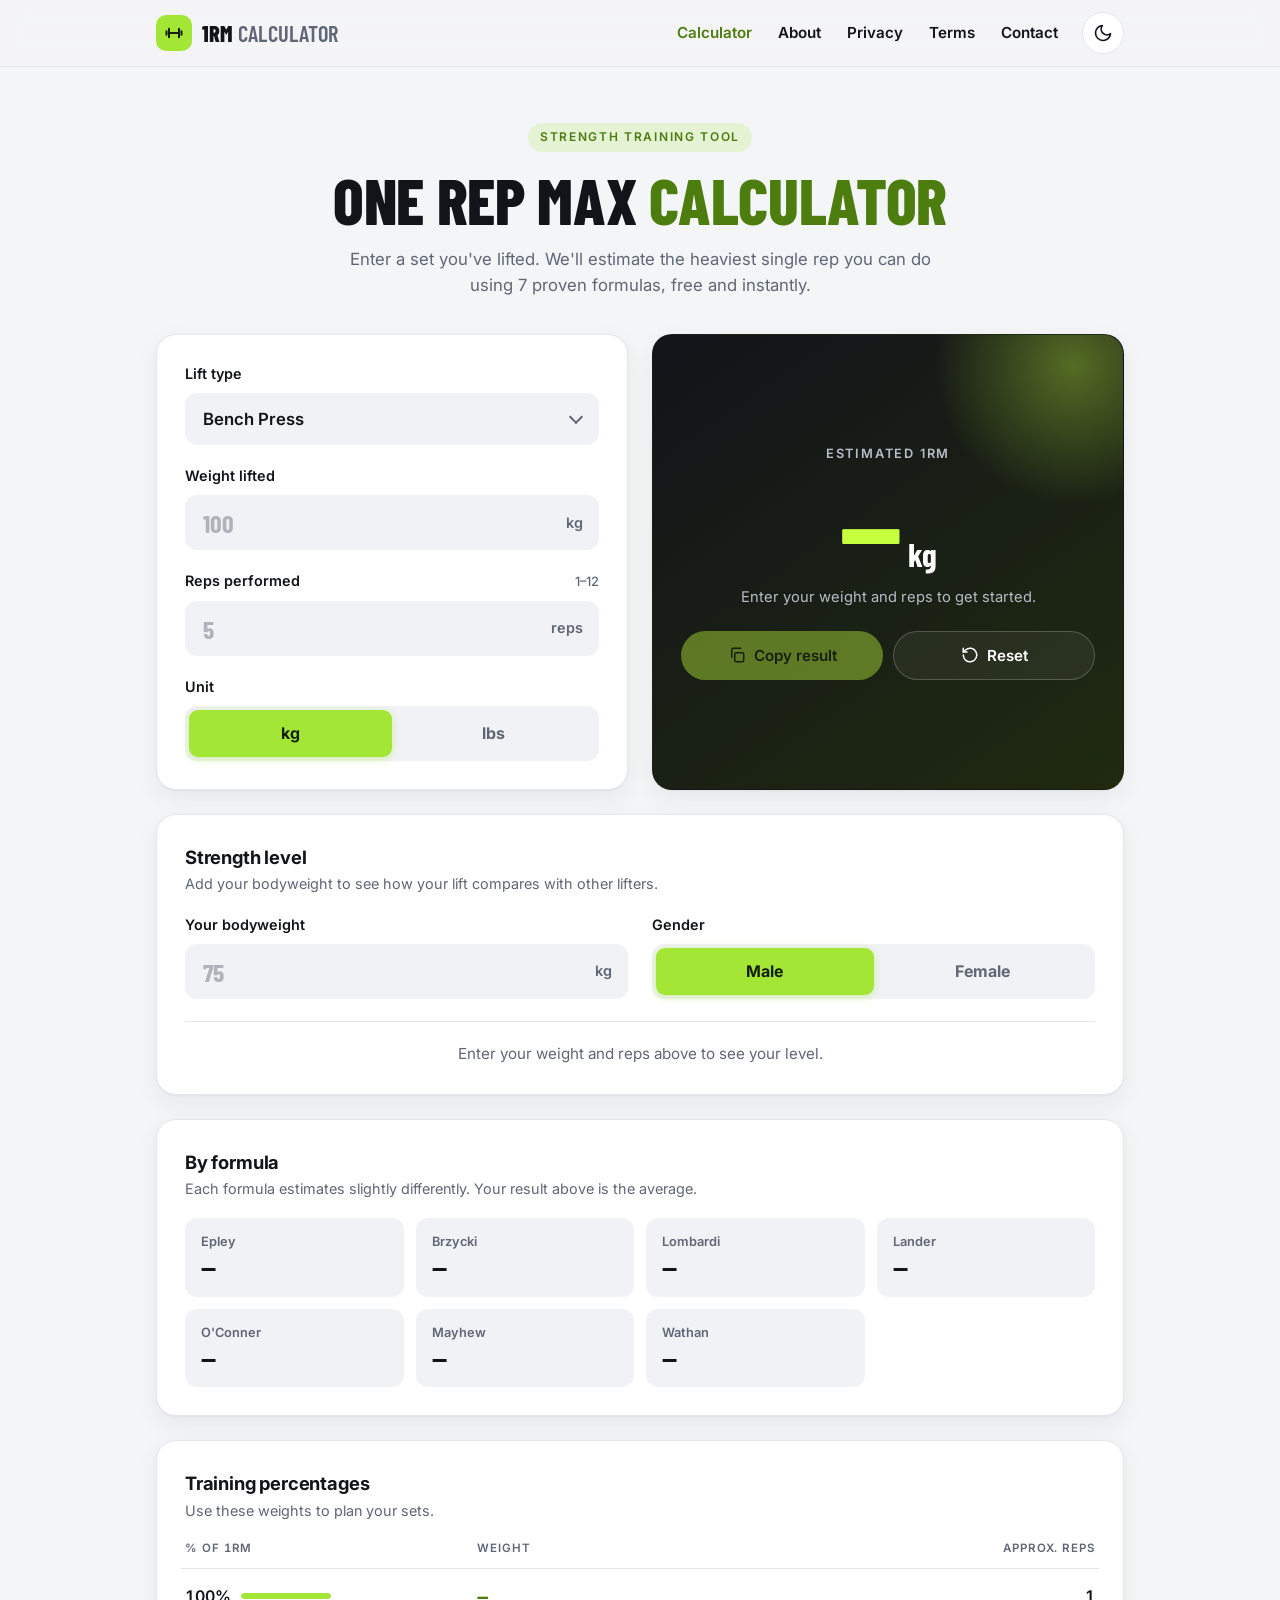
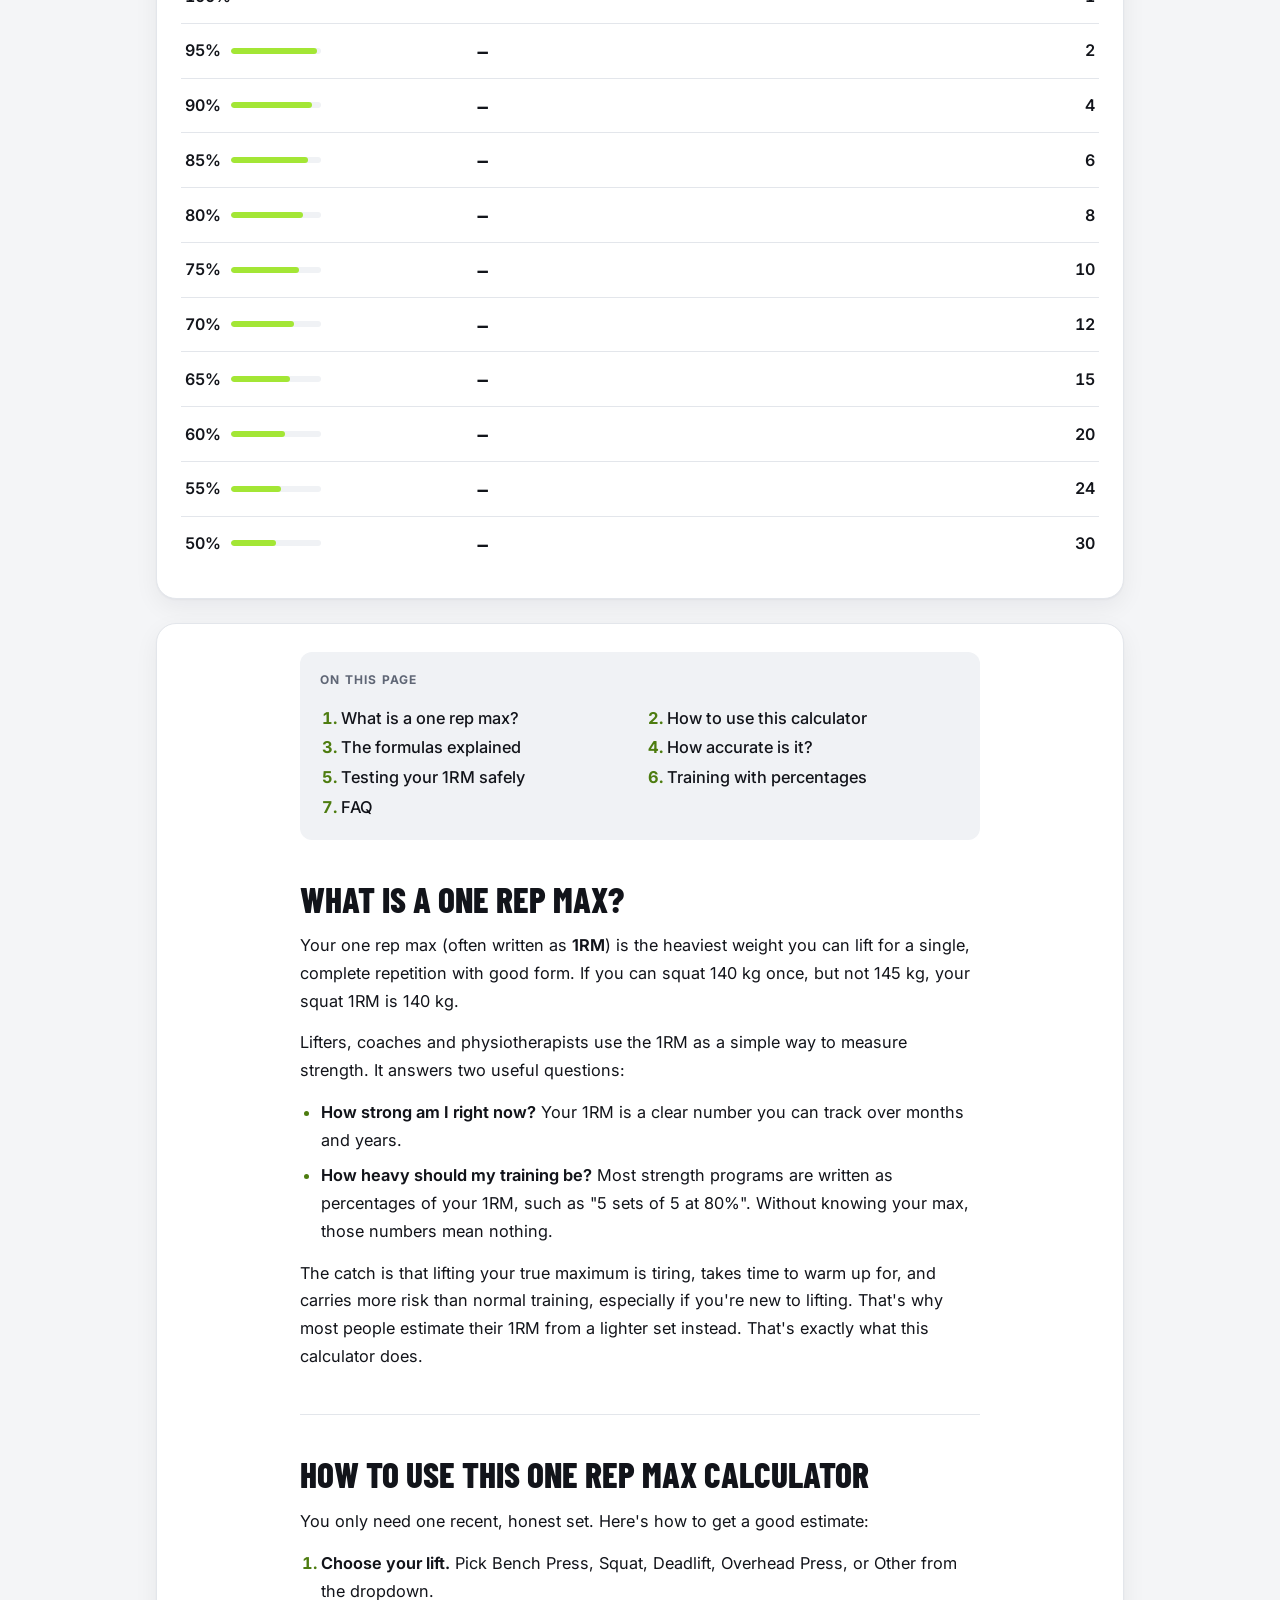
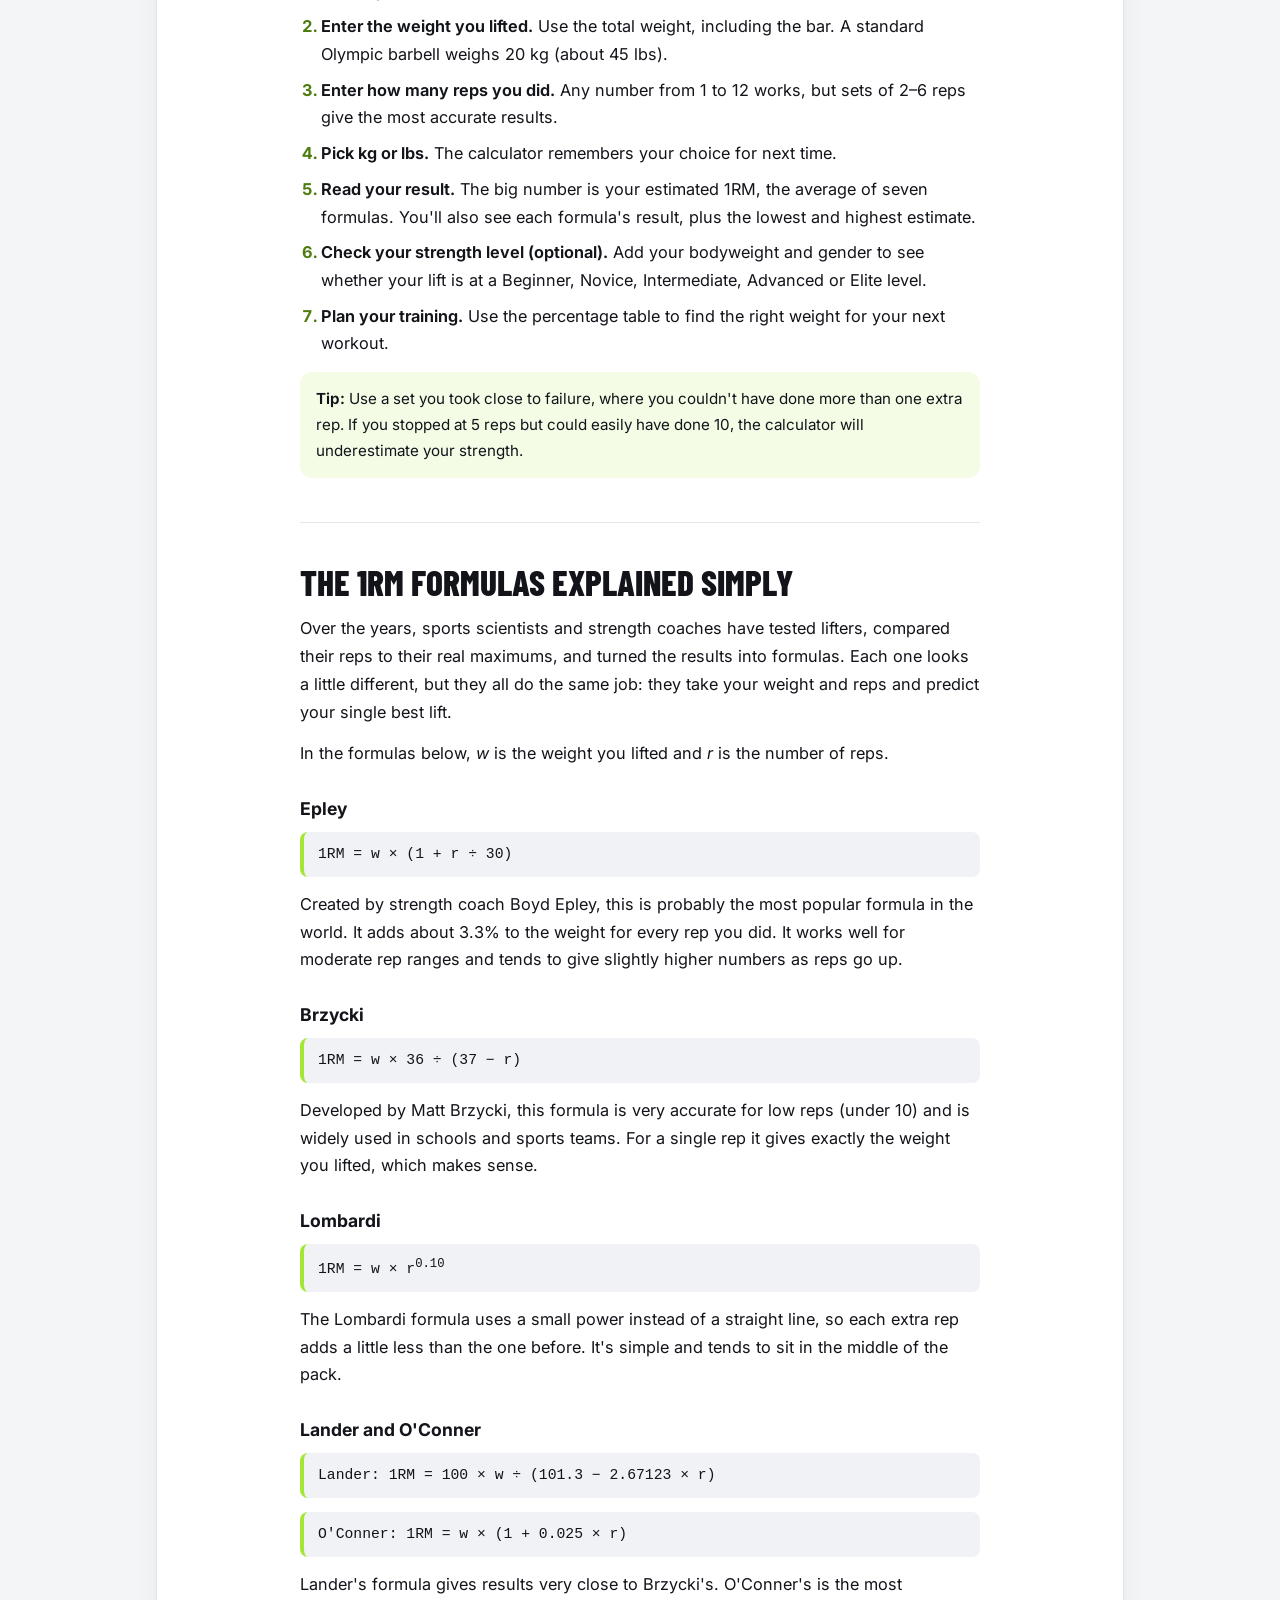
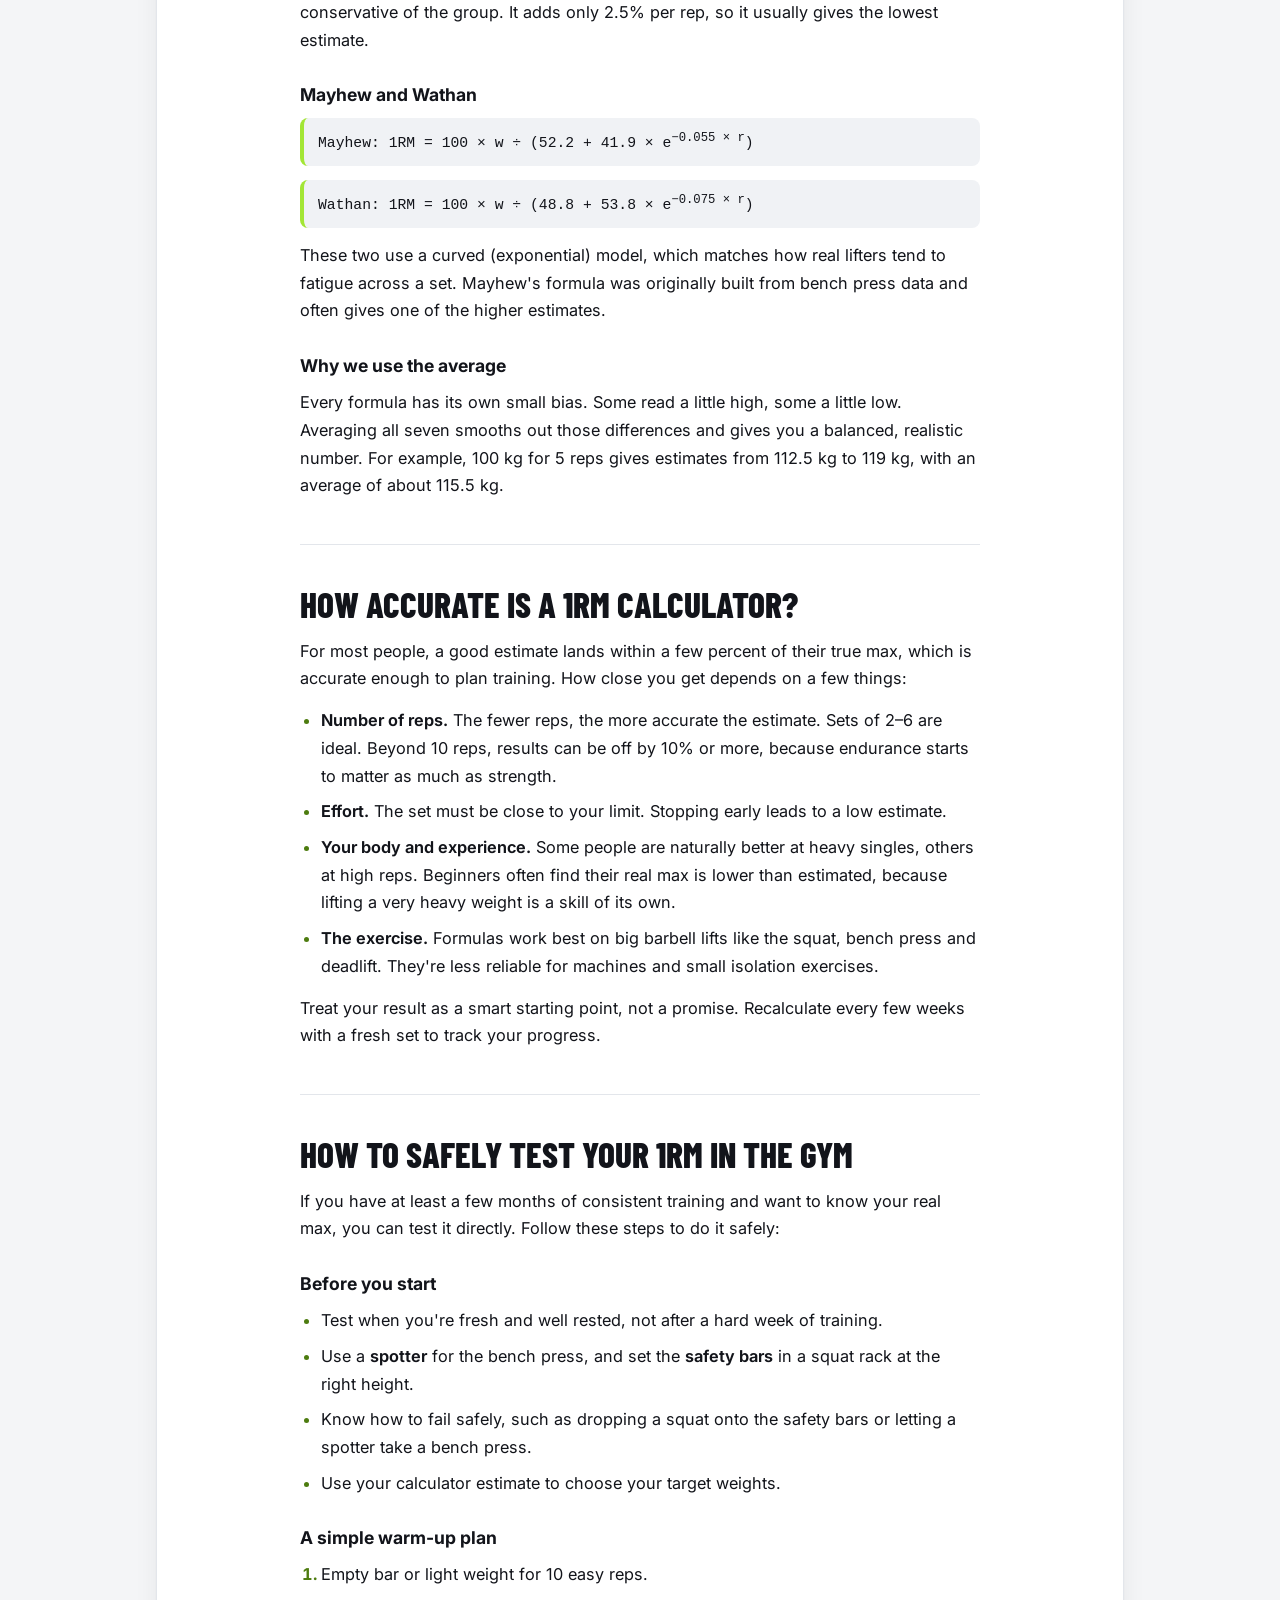
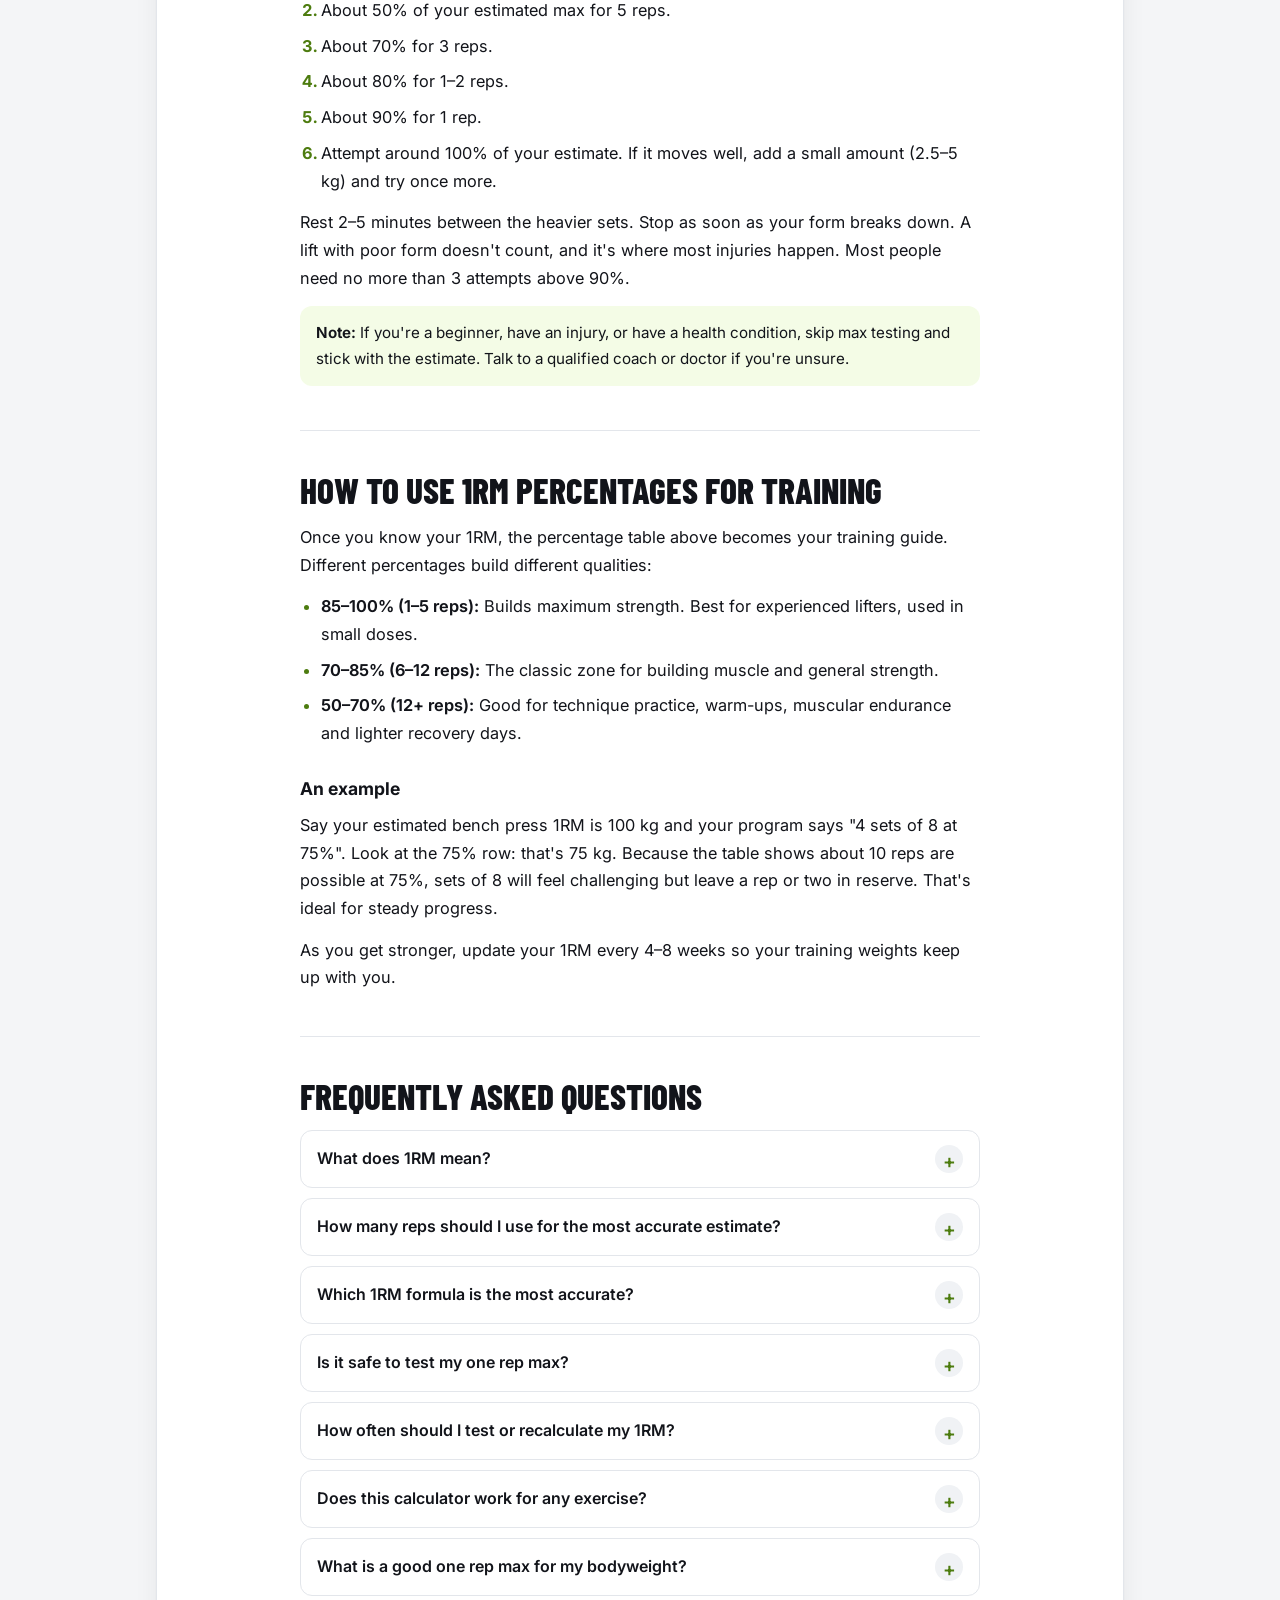
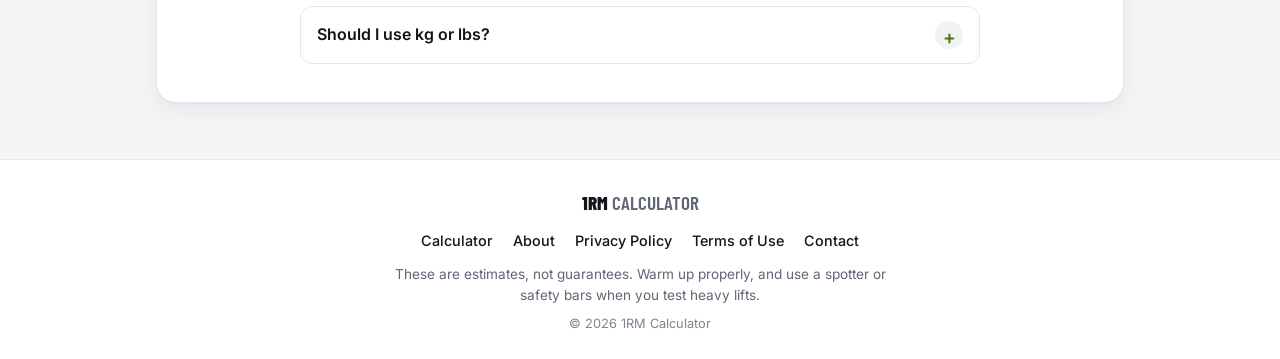
==== index.html @ 7e91fa6b "feat: one rep max calculator website Plain HTML/CSS/JS 1RM calculator with 7 formulas, percentage ch" ====
<!DOCTYPE html>
<html lang="en">
<head>
  <meta charset="UTF-8">
  <meta name="viewport" content="width=device-width, initial-scale=1.0">
  <title>One Rep Max Calculator – Free 1RM Calculator &amp; Chart</title>
  <meta name="description" content="Free one rep max calculator. Enter weight and reps to estimate your 1RM with 7 formulas, check your strength level and get a training chart.">
  <meta name="robots" content="index, follow, max-image-preview:large">
  <!-- REPLACE: change YOURDOMAIN.com to your real domain in every line below that contains it -->
  <link rel="canonical" href="https://www.YOURDOMAIN.com/">

  <!-- Social sharing (Facebook, WhatsApp, LinkedIn, etc.) -->
  <meta property="og:type" content="website">
  <meta property="og:site_name" content="1RM Calculator">
  <meta property="og:locale" content="en_US">
  <meta property="og:url" content="https://www.YOURDOMAIN.com/">
  <meta property="og:title" content="One Rep Max Calculator – Estimate Your 1RM">
  <meta property="og:description" content="Estimate your one rep max from any set of 1–12 reps, see your strength level, and plan your training with a percentage chart.">
  <meta property="og:image" content="https://www.YOURDOMAIN.com/og-image.png">
  <meta property="og:image:width" content="1200">
  <meta property="og:image:height" content="630">
  <meta property="og:image:alt" content="One Rep Max Calculator – 7 proven formulas, strength levels and training chart">

  <!-- X / Twitter -->
  <meta name="twitter:card" content="summary_large_image">
  <meta name="twitter:title" content="One Rep Max Calculator – Estimate Your 1RM">
  <meta name="twitter:description" content="Estimate your one rep max from any set of 1–12 reps, see your strength level, and plan your training with a percentage chart.">
  <meta name="twitter:image" content="https://www.YOURDOMAIN.com/og-image.png">
  <meta name="twitter:image:alt" content="One Rep Max Calculator – 7 proven formulas, strength levels and training chart">

  <!-- Icons -->
  <link rel="icon" href="favicon.ico" sizes="48x48">
  <link rel="icon" href="favicon.svg" type="image/svg+xml">
  <link rel="apple-touch-icon" href="apple-touch-icon.png">
  <meta name="theme-color" content="#f4f5f7" media="(prefers-color-scheme: light)">
  <meta name="theme-color" content="#0c0d11" media="(prefers-color-scheme: dark)">

  <!-- Fonts load in the background so they never delay the page -->
  <link rel="preconnect" href="https://fonts.googleapis.com">
  <link rel="preconnect" href="https://fonts.gstatic.com" crossorigin>
  <link rel="stylesheet" href="https://fonts.googleapis.com/css2?family=Inter:wght@400;500;600;700&family=Barlow+Condensed:wght@600;700;800&display=swap" media="print" onload="this.media='all'">
  <noscript><link rel="stylesheet" href="https://fonts.googleapis.com/css2?family=Inter:wght@400;500;600;700&family=Barlow+Condensed:wght@600;700;800&display=swap"></noscript>
  <link rel="stylesheet" href="style.css">
  <script>
    // Apply the saved theme before the page draws, so it never flashes the wrong colors.
    try {
      var saved = localStorage.getItem("theme");
      if (saved) document.documentElement.setAttribute("data-theme", saved);
    } catch (e) {}
  </script>

  <script type="application/ld+json">
  {
    "@context": "https://schema.org",
    "@graph": [
      {
        "@type": "WebApplication",
        "name": "One Rep Max Calculator",
        "url": "https://www.YOURDOMAIN.com/",
        "description": "Free one rep max calculator that estimates your 1RM from the weight and reps you lifted using 7 formulas, with strength levels and a training percentage chart.",
        "applicationCategory": "HealthApplication",
        "operatingSystem": "Any",
        "browserRequirements": "Requires JavaScript",
        "inLanguage": "en",
        "image": "https://www.YOURDOMAIN.com/og-image.png",
        "isAccessibleForFree": true,
        "offers": { "@type": "Offer", "price": "0", "priceCurrency": "USD" },
        "featureList": [
          "1RM estimate from 1–12 reps",
          "Epley, Brzycki, Lombardi, Lander, O'Conner, Mayhew and Wathan formulas",
          "Strength level for bench press, squat, deadlift and overhead press",
          "Training percentage chart from 50% to 100%",
          "kg and lbs"
        ]
      },
      {
        "@type": "FAQPage",
        "mainEntity": [
          { "@type": "Question", "name": "What does 1RM mean?", "acceptedAnswer": { "@type": "Answer", "text": "1RM stands for \"one repetition maximum\". It's the heaviest weight you can lift once with proper form for a given exercise." } },
          { "@type": "Question", "name": "How many reps should I use for the most accurate estimate?", "acceptedAnswer": { "@type": "Answer", "text": "Sets of 2 to 6 reps give the most reliable results. You can enter up to 12 reps, but accuracy drops as the reps go up." } },
          { "@type": "Question", "name": "Which 1RM formula is the most accurate?", "acceptedAnswer": { "@type": "Answer", "text": "No single formula is best for everyone. Epley and Brzycki are the most widely used, and both are accurate for low reps. Averaging several formulas, as this calculator does, usually gives the most balanced result." } },
          { "@type": "Question", "name": "Is it safe to test my one rep max?", "acceptedAnswer": { "@type": "Answer", "text": "It can be, if you have some training experience, warm up properly and use a spotter or safety bars. Beginners and anyone with injuries should use an estimate instead of testing a true max." } },
          { "@type": "Question", "name": "How often should I test or recalculate my 1RM?", "acceptedAnswer": { "@type": "Answer", "text": "Every 4 to 8 weeks is plenty for most people. You can recalculate your estimate at any time using a recent hard set, without the stress of a max attempt." } },
          { "@type": "Question", "name": "Does this calculator work for any exercise?", "acceptedAnswer": { "@type": "Answer", "text": "It works best for big barbell lifts like the squat, bench press, deadlift and overhead press. You can use it for other exercises too, but the results will be less precise." } },
          { "@type": "Question", "name": "What is a good one rep max for my bodyweight?", "acceptedAnswer": { "@type": "Answer", "text": "It depends on the lift, your gender and your experience. Enter your bodyweight in the strength level section above to see whether your lift is at a beginner, novice, intermediate, advanced or elite level." } },
          { "@type": "Question", "name": "Should I use kg or lbs?", "acceptedAnswer": { "@type": "Answer", "text": "Use whichever unit your gym's plates are marked in. The formulas work the same way in both, and the calculator remembers your choice." } }
        ]
      }
    ]
  }
  </script>
</head>
<body>
  <header class="site-header">
    <div class="header-inner">
      <a href="index.html" class="logo" aria-label="1RM Calculator home">
        <span class="logo-mark" aria-hidden="true">
          <svg viewBox="0 0 24 24" width="20" height="20" fill="none" stroke="currentColor" stroke-width="2.4" stroke-linecap="round">
            <path d="M6 7v10M18 7v10M3 10v4M21 10v4M6 12h12"/>
          </svg>
        </span>
        <span class="logo-text">1RM <span>Calculator</span></span>
      </a>
      <nav class="site-nav" id="site-nav" aria-label="Main menu">
        <a href="index.html" aria-current="page">Calculator</a>
        <a href="about.html">About</a>
        <a href="privacy-policy.html">Privacy</a>
        <a href="terms.html">Terms</a>
        <a href="contact.html">Contact</a>
      </nav>
      <div class="header-actions">
        <button type="button" class="theme-toggle" id="theme-toggle" aria-label="Switch color theme">
          <svg class="icon-sun" aria-hidden="true" focusable="false" viewBox="0 0 24 24" width="20" height="20" fill="none" stroke="currentColor" stroke-width="2" stroke-linecap="round">
            <circle cx="12" cy="12" r="4"/>
            <path d="M12 2v2M12 20v2M4.9 4.9l1.4 1.4M17.7 17.7l1.4 1.4M2 12h2M20 12h2M4.9 19.1l1.4-1.4M17.7 6.3l1.4-1.4"/>
          </svg>
          <svg class="icon-moon" aria-hidden="true" focusable="false" viewBox="0 0 24 24" width="20" height="20" fill="none" stroke="currentColor" stroke-width="2" stroke-linecap="round" stroke-linejoin="round">
            <path d="M21 12.8A9 9 0 1 1 11.2 3a7 7 0 0 0 9.8 9.8z"/>
          </svg>
        </button>
        <button type="button" class="menu-toggle" id="menu-toggle" aria-label="Open menu" aria-expanded="false" aria-controls="site-nav">
          <svg class="icon-menu" aria-hidden="true" focusable="false" viewBox="0 0 24 24" width="20" height="20" fill="none" stroke="currentColor" stroke-width="2" stroke-linecap="round">
            <path d="M4 7h16M4 12h16M4 17h16"/>
          </svg>
          <svg class="icon-close" aria-hidden="true" focusable="false" viewBox="0 0 24 24" width="20" height="20" fill="none" stroke="currentColor" stroke-width="2" stroke-linecap="round">
            <path d="M6 6l12 12M18 6L6 18"/>
          </svg>
        </button>
      </div>
    </div>
  </header>

  <main class="container">
    <section class="hero">
      <span class="eyebrow">Strength training tool</span>
      <h1>One Rep Max <span class="highlight">Calculator</span></h1>
      <p class="subtitle">Enter a set you've lifted. We'll estimate the heaviest single rep you can do using 7 proven formulas, free and instantly.</p>
    </section>

    <div class="top-grid">
      <section class="card inputs" aria-label="Your lift">
        <div class="field">
          <label for="lift">Lift type</label>
          <div class="select-wrap">
            <select id="lift">
              <option value="bench">Bench Press</option>
              <option value="squat">Squat</option>
              <option value="deadlift">Deadlift</option>
              <option value="ohp">Overhead Press</option>
              <option value="other">Other</option>
            </select>
          </div>
        </div>

        <div class="field">
          <label for="weight">Weight lifted</label>
          <div class="input-wrap">
            <input id="weight" type="text" inputmode="decimal" placeholder="100" autocomplete="off">
            <span class="input-suffix" id="weight-suffix">kg</span>
          </div>
          <p class="error" id="weight-error" aria-live="polite"></p>
        </div>

        <div class="field">
          <label for="reps">Reps performed <span class="hint">1–12</span></label>
          <div class="input-wrap">
            <input id="reps" type="text" inputmode="numeric" placeholder="5" autocomplete="off">
            <span class="input-suffix">reps</span>
          </div>
          <p class="error" id="reps-error" aria-live="polite"></p>
        </div>

        <div class="field">
          <span class="label">Unit</span>
          <div class="toggle" id="unit-toggle" role="radiogroup" aria-label="Unit">
            <span class="toggle-slider" aria-hidden="true"></span>
            <button type="button" class="toggle-btn active" data-unit="kg" role="radio" aria-checked="true">kg</button>
            <button type="button" class="toggle-btn" data-unit="lbs" role="radio" aria-checked="false">lbs</button>
          </div>
        </div>
      </section>

      <section class="card result" id="result">
        <p class="result-label">Estimated 1RM</p>
        <p class="result-value"><span id="avg">--</span><span class="unit" id="avg-unit">kg</span></p>
        <p class="result-note" id="result-note" aria-live="polite">Enter your weight and reps to get started.</p>
        <div class="result-range" id="result-range" hidden>
          <div><span class="range-label">Lowest</span><span class="range-value" id="range-min">--</span></div>
          <div><span class="range-label">Highest</span><span class="range-value" id="range-max">--</span></div>
        </div>
        <div class="result-actions">
          <button type="button" class="btn btn-primary" id="copy-btn" disabled>
            <svg viewBox="0 0 24 24" width="18" height="18" fill="none" stroke="currentColor" stroke-width="2" stroke-linecap="round" stroke-linejoin="round" aria-hidden="true">
              <rect x="9" y="9" width="12" height="12" rx="2"/><path d="M5 15V5a2 2 0 0 1 2-2h10"/>
            </svg>
            <span id="copy-label">Copy result</span>
          </button>
          <button type="button" class="btn btn-ghost" id="reset-btn">
            <svg viewBox="0 0 24 24" width="18" height="18" fill="none" stroke="currentColor" stroke-width="2" stroke-linecap="round" stroke-linejoin="round" aria-hidden="true">
              <path d="M3 12a9 9 0 1 0 3-6.7L3 8"/><path d="M3 3v5h5"/>
            </svg>
            Reset
          </button>
        </div>
      </section>
    </div>

    <section class="card" aria-label="Strength level">
      <div class="card-head">
        <h2>Strength level</h2>
        <p class="card-sub">Add your bodyweight to see how your lift compares with other lifters.</p>
      </div>

      <div class="strength-inputs">
        <div class="field">
          <label for="bodyweight">Your bodyweight</label>
          <div class="input-wrap">
            <input id="bodyweight" type="text" inputmode="decimal" placeholder="75" autocomplete="off">
            <span class="input-suffix" id="bodyweight-suffix">kg</span>
          </div>
          <p class="error" id="bodyweight-error" aria-live="polite"></p>
        </div>

        <div class="field">
          <span class="label">Gender</span>
          <div class="toggle" id="gender-toggle" role="radiogroup" aria-label="Gender">
            <span class="toggle-slider" aria-hidden="true"></span>
            <button type="button" class="toggle-btn active" data-gender="male" role="radio" aria-checked="true">Male</button>
            <button type="button" class="toggle-btn" data-gender="female" role="radio" aria-checked="false">Female</button>
          </div>
        </div>
      </div>

      <div class="strength-output" aria-live="polite">
        <p class="strength-message" id="strength-message">Enter your lift above and your bodyweight here to see your level.</p>
        <div id="strength-result" hidden>
          <div class="level-row">
            <span class="level-badge" id="level-badge">--</span>
            <span class="level-ratio" id="level-ratio">--</span>
          </div>
          <div class="level-bar">
            <div class="level-segments">
              <span></span><span></span><span></span><span></span><span></span>
            </div>
            <span class="level-marker" id="level-marker"></span>
          </div>
          <div class="level-labels" id="level-labels">
            <span data-short="Beg."><span class="label-full">Beginner</span></span>
            <span data-short="Novice"><span class="label-full">Novice</span></span>
            <span data-short="Inter."><span class="label-full">Intermediate</span></span>
            <span data-short="Adv."><span class="label-full">Advanced</span></span>
            <span data-short="Elite"><span class="label-full">Elite</span></span>
          </div>
          <p class="level-next" id="level-next"></p>
        </div>
      </div>
    </section>

    <section class="card">
      <div class="card-head">
        <h2>By formula</h2>
        <p class="card-sub">Each formula estimates slightly differently. Your result above is the average.</p>
      </div>
      <div class="formula-grid" id="formulas"></div>
    </section>

    <section class="card">
      <div class="card-head">
        <h2>Training percentages</h2>
        <p class="card-sub">Use these weights to plan your sets.</p>
      </div>
      <div class="table-wrap">
        <table>
          <thead>
            <tr><th>% of 1RM</th><th>Weight</th><th class="num">Approx. reps</th></tr>
          </thead>
          <tbody id="percent-table"></tbody>
        </table>
      </div>
    </section>

    <article class="card content" id="guide">
      <nav class="toc" aria-label="On this page">
        <p class="toc-title">On this page</p>
        <ol>
          <li><a href="#what-is-1rm">What is a one rep max?</a></li>
          <li><a href="#how-to-use">How to use this calculator</a></li>
          <li><a href="#formulas">The formulas explained</a></li>
          <li><a href="#accuracy">How accurate is it?</a></li>
          <li><a href="#testing">Testing your 1RM safely</a></li>
          <li><a href="#percentages">Training with percentages</a></li>
          <li><a href="#faq">FAQ</a></li>
        </ol>
      </nav>

      <section id="what-is-1rm">
        <h2>What is a one rep max?</h2>
        <p>Your one rep max (often written as <strong>1RM</strong>) is the heaviest weight you can lift for a single, complete repetition with good form. If you can squat 140 kg once, but not 145 kg, your squat 1RM is 140 kg.</p>
        <p>Lifters, coaches and physiotherapists use the 1RM as a simple way to measure strength. It answers two useful questions:</p>
        <ul>
          <li><strong>How strong am I right now?</strong> Your 1RM is a clear number you can track over months and years.</li>
          <li><strong>How heavy should my training be?</strong> Most strength programs are written as percentages of your 1RM, such as "5 sets of 5 at 80%". Without knowing your max, those numbers mean nothing.</li>
        </ul>
        <p>The catch is that lifting your true maximum is tiring, takes time to warm up for, and carries more risk than normal training, especially if you're new to lifting. That's why most people estimate their 1RM from a lighter set instead. That's exactly what this calculator does.</p>
      </section>

      <section id="how-to-use">
        <h2>How to use this one rep max calculator</h2>
        <p>You only need one recent, honest set. Here's how to get a good estimate:</p>
        <ol class="steps">
          <li><strong>Choose your lift.</strong> Pick Bench Press, Squat, Deadlift, Overhead Press, or Other from the dropdown.</li>
          <li><strong>Enter the weight you lifted.</strong> Use the total weight, including the bar. A standard Olympic barbell weighs 20 kg (about 45 lbs).</li>
          <li><strong>Enter how many reps you did.</strong> Any number from 1 to 12 works, but sets of 2–6 reps give the most accurate results.</li>
          <li><strong>Pick kg or lbs.</strong> The calculator remembers your choice for next time.</li>
          <li><strong>Read your result.</strong> The big number is your estimated 1RM, the average of seven formulas. You'll also see each formula's result, plus the lowest and highest estimate.</li>
          <li><strong>Check your strength level (optional).</strong> Add your bodyweight and gender to see whether your lift is at a Beginner, Novice, Intermediate, Advanced or Elite level.</li>
          <li><strong>Plan your training.</strong> Use the percentage table to find the right weight for your next workout.</li>
        </ol>
        <p class="tip"><strong>Tip:</strong> Use a set you took close to failure, where you couldn't have done more than one extra rep. If you stopped at 5 reps but could easily have done 10, the calculator will underestimate your strength.</p>
      </section>

      <section id="formulas">
        <h2>The 1RM formulas explained simply</h2>
        <p>Over the years, sports scientists and strength coaches have tested lifters, compared their reps to their real maximums, and turned the results into formulas. Each one looks a little different, but they all do the same job: they take your weight and reps and predict your single best lift.</p>
        <p>In the formulas below, <em>w</em> is the weight you lifted and <em>r</em> is the number of reps.</p>

        <h3>Epley</h3>
        <p class="formula-box">1RM = w × (1 + r ÷ 30)</p>
        <p>Created by strength coach Boyd Epley, this is probably the most popular formula in the world. It adds about 3.3% to the weight for every rep you did. It works well for moderate rep ranges and tends to give slightly higher numbers as reps go up.</p>

        <h3>Brzycki</h3>
        <p class="formula-box">1RM = w × 36 ÷ (37 − r)</p>
        <p>Developed by Matt Brzycki, this formula is very accurate for low reps (under 10) and is widely used in schools and sports teams. For a single rep it gives exactly the weight you lifted, which makes sense.</p>

        <h3>Lombardi</h3>
        <p class="formula-box">1RM = w × r<sup>0.10</sup></p>
        <p>The Lombardi formula uses a small power instead of a straight line, so each extra rep adds a little less than the one before. It's simple and tends to sit in the middle of the pack.</p>

        <h3>Lander and O'Conner</h3>
        <p class="formula-box">Lander: 1RM = 100 × w ÷ (101.3 − 2.67123 × r)</p>
        <p class="formula-box">O'Conner: 1RM = w × (1 + 0.025 × r)</p>
        <p>Lander's formula gives results very close to Brzycki's. O'Conner's is the most conservative of the group. It adds only 2.5% per rep, so it usually gives the lowest estimate.</p>

        <h3>Mayhew and Wathan</h3>
        <p class="formula-box">Mayhew: 1RM = 100 × w ÷ (52.2 + 41.9 × e<sup>−0.055 × r</sup>)</p>
        <p class="formula-box">Wathan: 1RM = 100 × w ÷ (48.8 + 53.8 × e<sup>−0.075 × r</sup>)</p>
        <p>These two use a curved (exponential) model, which matches how real lifters tend to fatigue across a set. Mayhew's formula was originally built from bench press data and often gives one of the higher estimates.</p>

        <h3>Why we use the average</h3>
        <p>Every formula has its own small bias. Some read a little high, some a little low. Averaging all seven smooths out those differences and gives you a balanced, realistic number. For example, 100 kg for 5 reps gives estimates from 112.5 kg to 119 kg, with an average of about 115.5 kg.</p>
      </section>

      <section id="accuracy">
        <h2>How accurate is a 1RM calculator?</h2>
        <p>For most people, a good estimate lands within a few percent of their true max, which is accurate enough to plan training. How close you get depends on a few things:</p>
        <ul>
          <li><strong>Number of reps.</strong> The fewer reps, the more accurate the estimate. Sets of 2–6 are ideal. Beyond 10 reps, results can be off by 10% or more, because endurance starts to matter as much as strength.</li>
          <li><strong>Effort.</strong> The set must be close to your limit. Stopping early leads to a low estimate.</li>
          <li><strong>Your body and experience.</strong> Some people are naturally better at heavy singles, others at high reps. Beginners often find their real max is lower than estimated, because lifting a very heavy weight is a skill of its own.</li>
          <li><strong>The exercise.</strong> Formulas work best on big barbell lifts like the squat, bench press and deadlift. They're less reliable for machines and small isolation exercises.</li>
        </ul>
        <p>Treat your result as a smart starting point, not a promise. Recalculate every few weeks with a fresh set to track your progress.</p>
      </section>

      <section id="testing">
        <h2>How to safely test your 1RM in the gym</h2>
        <p>If you have at least a few months of consistent training and want to know your real max, you can test it directly. Follow these steps to do it safely:</p>

        <h3>Before you start</h3>
        <ul>
          <li>Test when you're fresh and well rested, not after a hard week of training.</li>
          <li>Use a <strong>spotter</strong> for the bench press, and set the <strong>safety bars</strong> in a squat rack at the right height.</li>
          <li>Know how to fail safely, such as dropping a squat onto the safety bars or letting a spotter take a bench press.</li>
          <li>Use your calculator estimate to choose your target weights.</li>
        </ul>

        <h3>A simple warm-up plan</h3>
        <ol class="steps">
          <li>Empty bar or light weight for 10 easy reps.</li>
          <li>About 50% of your estimated max for 5 reps.</li>
          <li>About 70% for 3 reps.</li>
          <li>About 80% for 1–2 reps.</li>
          <li>About 90% for 1 rep.</li>
          <li>Attempt around 100% of your estimate. If it moves well, add a small amount (2.5–5 kg) and try once more.</li>
        </ol>
        <p>Rest 2–5 minutes between the heavier sets. Stop as soon as your form breaks down. A lift with poor form doesn't count, and it's where most injuries happen. Most people need no more than 3 attempts above 90%.</p>
        <p class="tip"><strong>Note:</strong> If you're a beginner, have an injury, or have a health condition, skip max testing and stick with the estimate. Talk to a qualified coach or doctor if you're unsure.</p>
      </section>

      <section id="percentages">
        <h2>How to use 1RM percentages for training</h2>
        <p>Once you know your 1RM, the percentage table above becomes your training guide. Different percentages build different qualities:</p>
        <ul>
          <li><strong>85–100% (1–5 reps):</strong> Builds maximum strength. Best for experienced lifters, used in small doses.</li>
          <li><strong>70–85% (6–12 reps):</strong> The classic zone for building muscle and general strength.</li>
          <li><strong>50–70% (12+ reps):</strong> Good for technique practice, warm-ups, muscular endurance and lighter recovery days.</li>
        </ul>

        <h3>An example</h3>
        <p>Say your estimated bench press 1RM is 100 kg and your program says "4 sets of 8 at 75%". Look at the 75% row: that's 75 kg. Because the table shows about 10 reps are possible at 75%, sets of 8 will feel challenging but leave a rep or two in reserve. That's ideal for steady progress.</p>
        <p>As you get stronger, update your 1RM every 4–8 weeks so your training weights keep up with you.</p>
      </section>

      <section id="faq" class="faq">
        <h2>Frequently asked questions</h2>

        <details>
          <summary><h3>What does 1RM mean?</h3></summary>
          <p>1RM stands for "one repetition maximum". It's the heaviest weight you can lift once with proper form for a given exercise.</p>
        </details>

        <details>
          <summary><h3>How many reps should I use for the most accurate estimate?</h3></summary>
          <p>Sets of 2 to 6 reps give the most reliable results. You can enter up to 12 reps, but accuracy drops as the reps go up.</p>
        </details>

        <details>
          <summary><h3>Which 1RM formula is the most accurate?</h3></summary>
          <p>No single formula is best for everyone. Epley and Brzycki are the most widely used, and both are accurate for low reps. Averaging several formulas, as this calculator does, usually gives the most balanced result.</p>
        </details>

        <details>
          <summary><h3>Is it safe to test my one rep max?</h3></summary>
          <p>It can be, if you have some training experience, warm up properly and use a spotter or safety bars. Beginners and anyone with injuries should use an estimate instead of testing a true max.</p>
        </details>

        <details>
          <summary><h3>How often should I test or recalculate my 1RM?</h3></summary>
          <p>Every 4 to 8 weeks is plenty for most people. You can recalculate your estimate at any time using a recent hard set, without the stress of a max attempt.</p>
        </details>

        <details>
          <summary><h3>Does this calculator work for any exercise?</h3></summary>
          <p>It works best for big barbell lifts like the squat, bench press, deadlift and overhead press. You can use it for other exercises too, but the results will be less precise.</p>
        </details>

        <details>
          <summary><h3>What is a good one rep max for my bodyweight?</h3></summary>
          <p>It depends on the lift, your gender and your experience. Enter your bodyweight in the strength level section above to see whether your lift is at a beginner, novice, intermediate, advanced or elite level.</p>
        </details>

        <details>
          <summary><h3>Should I use kg or lbs?</h3></summary>
          <p>Use whichever unit your gym's plates are marked in. The formulas work the same way in both, and the calculator remembers your choice.</p>
        </details>
      </section>
    </article>
  </main>

  <footer class="site-footer">
    <div class="footer-inner">
      <p class="footer-brand">1RM <span>Calculator</span></p>
      <nav class="footer-links" aria-label="Footer">
        <a href="index.html">Calculator</a>
        <a href="about.html">About</a>
        <a href="privacy-policy.html">Privacy Policy</a>
        <a href="terms.html">Terms of Use</a>
        <a href="contact.html">Contact</a>
      </nav>
      <p class="footer-note">These are estimates, not guarantees. Warm up properly, and use a spotter or safety bars when you test heavy lifts.</p>
      <p class="footer-copy">&copy; <span id="year">2026</span> 1RM Calculator</p>
    </div>
  </footer>

  <script src="site.js"></script>
  <script src="script.js"></script>
</body>
</html>
---- style.css ----
/* ---------- Color themes ---------- */
:root {
  --bg: #f4f5f7;
  --surface: #ffffff;
  --surface-2: #f0f2f5;
  --border: #e3e6eb;
  --text: #12141a;
  --muted: #5f6675;
  --accent: #a3e635;
  --accent-strong: #4d7c0f;
  --on-accent: #142004;
  --result-bg: linear-gradient(145deg, #12141a 0%, #1f2a10 100%);
  --result-text: #ffffff;
  --result-muted: #b6bcc8;
  --result-accent: #c6ff3d;
  --error: #d63c3c;
  --shadow: 0 1px 2px rgba(16, 24, 40, 0.04), 0 8px 24px rgba(16, 24, 40, 0.06);
  --radius: 20px;
  --radius-sm: 12px;
  --font-body: "Inter", "Segoe UI", system-ui, -apple-system, Roboto, sans-serif;
  --font-display: "Barlow Condensed", "Arial Narrow", "Inter", sans-serif;
  color-scheme: light;
}

@media (prefers-color-scheme: dark) {
  :root:not([data-theme="light"]) {
    --bg: #0c0d11;
    --surface: #15171d;
    --surface-2: #1c1f27;
    --border: #262a34;
    --text: #f2f3f6;
    --muted: #979dab;
    --accent: #c6ff3d;
    --accent-strong: #c6ff3d;
    --on-accent: #142004;
    --result-bg: linear-gradient(145deg, #1a2309 0%, #15171d 100%);
    --result-text: #ffffff;
    --result-muted: #a3a9b6;
    --result-accent: #c6ff3d;
    --error: #ff7070;
    --shadow: 0 1px 2px rgba(0, 0, 0, 0.3), 0 10px 30px rgba(0, 0, 0, 0.25);
    color-scheme: dark;
  }
}

:root[data-theme="dark"] {
  --bg: #0c0d11;
  --surface: #15171d;
  --surface-2: #1c1f27;
  --border: #262a34;
  --text: #f2f3f6;
  --muted: #979dab;
  --accent: #c6ff3d;
  --accent-strong: #c6ff3d;
  --on-accent: #142004;
  --result-bg: linear-gradient(145deg, #1a2309 0%, #15171d 100%);
  --result-text: #ffffff;
  --result-muted: #a3a9b6;
  --result-accent: #c6ff3d;
  --error: #ff7070;
  --shadow: 0 1px 2px rgba(0, 0, 0, 0.3), 0 10px 30px rgba(0, 0, 0, 0.25);
  color-scheme: dark;
}

/* ---------- Base ---------- */
* {
  box-sizing: border-box;
  margin: 0;
  padding: 0;
}

html {
  -webkit-text-size-adjust: 100%;
}

body {
  background: var(--bg);
  color: var(--text);
  font-family: var(--font-body);
  font-size: 16px;
  line-height: 1.55;
  min-height: 100vh;
  display: flex;
  flex-direction: column;
  -webkit-font-smoothing: antialiased;
  transition: background-color 0.3s ease, color 0.3s ease;
}

button {
  font: inherit;
  cursor: pointer;
}

:focus-visible {
  outline: 2px solid var(--accent-strong);
  outline-offset: 2px;
}

/* ---------- Header ---------- */
.site-header {
  position: sticky;
  top: 0;
  z-index: 10;
  background: var(--bg); /* fallback for older browsers */
  background: color-mix(in srgb, var(--bg) 82%, transparent);
  backdrop-filter: saturate(160%) blur(12px);
  -webkit-backdrop-filter: saturate(160%) blur(12px);
  border-bottom: 1px solid var(--border);
}

.header-inner {
  max-width: 1000px;
  margin: 0 auto;
  padding: 12px 16px;
  display: flex;
  align-items: center;
  justify-content: space-between;
}

.logo {
  display: flex;
  align-items: center;
  gap: 10px;
  text-decoration: none;
  color: var(--text);
}

.logo-mark {
  display: grid;
  place-items: center;
  width: 36px;
  height: 36px;
  border-radius: 10px;
  background: var(--accent);
  color: var(--on-accent);
}

.logo-text {
  font-family: var(--font-display);
  font-weight: 800;
  font-size: 1.4rem;
  letter-spacing: 0.01em;
  text-transform: uppercase;
}

.logo-text span {
  color: var(--muted);
  font-weight: 600;
}

.header-actions {
  display: flex;
  align-items: center;
  gap: 8px;
}

/* Main menu: a dropdown on phones, a row of links on larger screens */
.site-nav {
  position: absolute;
  top: 100%;
  left: 0;
  right: 0;
  display: none;
  flex-direction: column;
  background: var(--surface);
  border-bottom: 1px solid var(--border);
  box-shadow: var(--shadow);
  padding: 8px 16px 16px;
}

.site-nav.open {
  display: flex;
  animation: slideIn 0.2s ease;
}

.site-nav a {
  color: var(--text);
  text-decoration: none;
  font-weight: 600;
  padding: 12px 8px;
  border-radius: 10px;
  transition: background-color 0.2s ease, color 0.2s ease;
}

.site-nav a:hover {
  background: var(--surface-2);
}

.site-nav a[aria-current="page"] {
  color: var(--accent-strong);
}

.menu-toggle {
  display: grid;
  place-items: center;
  width: 42px;
  height: 42px;
  border-radius: 50%;
  border: 1px solid var(--border);
  background: var(--surface);
  color: var(--text);
}

.menu-toggle .icon-close,
.menu-toggle[aria-expanded="true"] .icon-menu {
  display: none;
}

.menu-toggle[aria-expanded="true"] .icon-close {
  display: block;
}

.theme-toggle {
  display: grid;
  place-items: center;
  width: 42px;
  height: 42px;
  border-radius: 50%;
  border: 1px solid var(--border);
  background: var(--surface);
  color: var(--text);
  transition: transform 0.2s ease, background-color 0.3s ease;
}

.theme-toggle:hover {
  transform: rotate(15deg);
}

.theme-toggle svg {
  grid-area: 1 / 1;
  transition: opacity 0.3s ease, transform 0.4s ease;
}

/* Show the moon in light mode, the sun in dark mode */
.icon-sun { opacity: 0; transform: rotate(-90deg) scale(0.6); }
.icon-moon { opacity: 1; transform: none; }

:root[data-theme="dark"] .icon-sun { opacity: 1; transform: none; }
:root[data-theme="dark"] .icon-moon { opacity: 0; transform: rotate(90deg) scale(0.6); }

@media (prefers-color-scheme: dark) {
  :root:not([data-theme="light"]) .icon-sun { opacity: 1; transform: none; }
  :root:not([data-theme="light"]) .icon-moon { opacity: 0; transform: rotate(90deg) scale(0.6); }
}

/* ---------- Layout ---------- */
.container {
  flex: 1;
  width: 100%;
  max-width: 1000px;
  margin: 0 auto;
  padding: 32px 16px 56px;
  display: flex;
  flex-direction: column;
  gap: 20px;
}

.hero {
  text-align: center;
  max-width: 620px;
  margin: 8px auto 12px;
}

.eyebrow {
  display: inline-block;
  font-size: 0.75rem;
  font-weight: 600;
  letter-spacing: 0.14em;
  text-transform: uppercase;
  color: var(--accent-strong);
  background: color-mix(in srgb, var(--accent) 18%, transparent);
  border-radius: 999px;
  padding: 5px 12px;
  margin-bottom: 16px;
}

h1 {
  font-family: var(--font-display);
  font-size: clamp(2.6rem, 10vw, 4rem);
  font-weight: 800;
  line-height: 1;
  text-transform: uppercase;
  letter-spacing: -0.005em;
}

.highlight {
  color: var(--accent-strong);
}

.subtitle {
  color: var(--muted);
  font-size: 1.05rem;
  margin-top: 14px;
}

.top-grid {
  display: grid;
  gap: 20px;
}

/* ---------- Cards ---------- */
.card {
  background: var(--surface);
  border: 1px solid var(--border);
  border-radius: var(--radius);
  padding: 24px 20px;
  box-shadow: var(--shadow);
  transition: background-color 0.3s ease, border-color 0.3s ease;
}

.card-head {
  margin-bottom: 18px;
}

h2 {
  font-size: 1.15rem;
  font-weight: 700;
  letter-spacing: -0.01em;
}

.card-sub {
  color: var(--muted);
  font-size: 0.9rem;
  margin-top: 2px;
}

/* ---------- Inputs ---------- */
.inputs {
  display: grid;
  gap: 20px;
}

.field label,
.field .label {
  display: flex;
  justify-content: space-between;
  align-items: baseline;
  font-weight: 600;
  font-size: 0.9rem;
  margin-bottom: 8px;
}

.hint {
  color: var(--muted);
  font-weight: 500;
  font-size: 0.8rem;
}

.input-wrap {
  position: relative;
}

input {
  width: 100%;
  font-family: var(--font-display);
  font-size: 1.6rem;
  font-weight: 700;
  color: var(--text);
  background: var(--surface-2);
  border: 2px solid transparent;
  border-radius: var(--radius-sm);
  padding: 10px 70px 10px 16px;
  outline: none;
  transition: border-color 0.2s ease, background-color 0.2s ease, box-shadow 0.2s ease;
}

input::placeholder {
  color: var(--muted);
  opacity: 0.45;
}

input:focus {
  border-color: var(--accent-strong);
  background: var(--surface);
  box-shadow: 0 0 0 4px color-mix(in srgb, var(--accent) 25%, transparent);
}

input.invalid {
  border-color: var(--error);
  box-shadow: 0 0 0 4px color-mix(in srgb, var(--error) 15%, transparent);
}

.input-suffix {
  position: absolute;
  right: 16px;
  top: 50%;
  transform: translateY(-50%);
  color: var(--muted);
  font-weight: 600;
  font-size: 0.9rem;
  pointer-events: none;
}

.error {
  color: var(--error);
  font-size: 0.85rem;
  font-weight: 500;
  margin-top: 8px;
  animation: slideIn 0.25s ease;
}

.error:empty {
  display: none;
}

/* Unit toggle with a sliding highlight */
.toggle {
  position: relative;
  display: grid;
  grid-template-columns: 1fr 1fr;
  background: var(--surface-2);
  border-radius: var(--radius-sm);
  padding: 4px;
}

.toggle-slider {
  position: absolute;
  top: 4px;
  bottom: 4px;
  left: 4px;
  width: calc(50% - 4px);
  border-radius: 9px;
  background: var(--accent);
  box-shadow: 0 2px 8px color-mix(in srgb, var(--accent) 40%, transparent);
  transition: transform 0.3s cubic-bezier(0.3, 0.7, 0.2, 1);
}

.toggle[data-active="lbs"] .toggle-slider,
.toggle[data-active="female"] .toggle-slider {
  transform: translateX(100%);
}

/* Lift type dropdown */
.select-wrap {
  position: relative;
}

.select-wrap::after {
  content: "";
  position: absolute;
  right: 18px;
  top: 50%;
  width: 8px;
  height: 8px;
  border-right: 2px solid var(--muted);
  border-bottom: 2px solid var(--muted);
  transform: translateY(-70%) rotate(45deg);
  pointer-events: none;
}

select {
  width: 100%;
  appearance: none;
  -webkit-appearance: none;
  font-family: var(--font-body);
  font-size: 1.05rem;
  font-weight: 600;
  color: var(--text);
  background: var(--surface-2);
  border: 2px solid transparent;
  border-radius: var(--radius-sm);
  padding: 14px 44px 14px 16px;
  cursor: pointer;
  outline: none;
  transition: border-color 0.2s ease, box-shadow 0.2s ease;
}

select:focus {
  border-color: var(--accent-strong);
  box-shadow: 0 0 0 4px color-mix(in srgb, var(--accent) 25%, transparent);
}

/* Buttons */
.btn {
  display: inline-flex;
  align-items: center;
  justify-content: center;
  gap: 8px;
  font-weight: 600;
  font-size: 0.95rem;
  white-space: nowrap;
  border-radius: 999px;
  padding: 12px;
  border: 1px solid transparent;
  transition: transform 0.15s ease, background-color 0.2s ease, opacity 0.2s ease;
}

.btn:active {
  transform: scale(0.97);
}

.btn:disabled {
  opacity: 0.4;
  cursor: not-allowed;
  transform: none;
}

.btn-primary {
  background: var(--result-accent);
  color: var(--on-accent);
}

.btn-primary.copied {
  animation: pop 0.4s ease;
}

.btn-ghost {
  background: rgba(255, 255, 255, 0.06);
  color: var(--result-text);
  border-color: rgba(255, 255, 255, 0.2);
}

.btn-ghost:hover {
  background: rgba(255, 255, 255, 0.12);
}

.result-actions {
  display: grid;
  grid-template-columns: 1fr 1fr;
  gap: 10px;
  margin-top: 22px;
}

/* Very small phones: drop the button icons so the words fit */
@media (max-width: 359px) {
  .result-actions .btn svg {
    display: none;
  }
}

.toggle-btn {
  position: relative;
  font-weight: 700;
  font-size: 1rem;
  color: var(--muted);
  background: transparent;
  border: none;
  border-radius: 9px;
  padding: 11px;
  transition: color 0.25s ease;
}

.toggle-btn.active {
  color: var(--on-accent);
}

/* ---------- Result card ---------- */
.result {
  position: relative;
  overflow: hidden;
  display: flex;
  flex-direction: column;
  justify-content: center;
  text-align: center;
  background: var(--result-bg);
  color: var(--result-text);
  border-color: transparent;
  padding: 32px 20px;
}

.result::before {
  content: "";
  position: absolute;
  width: 280px;
  height: 280px;
  right: -90px;
  top: -110px;
  border-radius: 50%;
  background: radial-gradient(circle, color-mix(in srgb, var(--result-accent) 35%, transparent), transparent 70%);
  pointer-events: none;
}

.result > * {
  position: relative;
}

.result-label {
  color: var(--result-muted);
  font-size: 0.8rem;
  font-weight: 600;
  text-transform: uppercase;
  letter-spacing: 0.14em;
}

.result {
  container-type: inline-size;
}

.result-value {
  font-family: var(--font-display);
  font-size: clamp(3rem, 18vw, 6.5rem);
  font-size: min(6.5rem, 26cqi); /* scales with the card, so big numbers always fit */
  font-weight: 800;
  line-height: 1;
  color: var(--result-accent);
  margin: 10px 0 8px;
  font-variant-numeric: tabular-nums;
}

.result-value .unit {
  font-size: 0.32em;
  color: var(--result-text);
  margin-left: 6px;
  font-weight: 700;
}

.result-value.pop {
  animation: pop 0.45s cubic-bezier(0.3, 0.7, 0.2, 1);
}

.result-note {
  color: var(--result-muted);
  font-size: 0.92rem;
}

.result-range {
  display: grid;
  grid-template-columns: 1fr 1fr;
  gap: 12px;
  margin-top: 22px;
  padding-top: 18px;
  border-top: 1px solid rgba(255, 255, 255, 0.12);
  animation: fadeUp 0.35s ease;
}

.result-range[hidden] {
  display: none;
}

.range-label {
  display: block;
  color: var(--result-muted);
  font-size: 0.75rem;
  text-transform: uppercase;
  letter-spacing: 0.1em;
}

.range-value {
  font-family: var(--font-display);
  font-size: 1.5rem;
  font-weight: 700;
}

/* ---------- Strength level ---------- */
.strength-inputs {
  display: grid;
  gap: 20px;
}

.strength-output {
  margin-top: 22px;
  padding-top: 20px;
  border-top: 1px solid var(--border);
}

.strength-message {
  color: var(--muted);
  font-size: 0.95rem;
  text-align: center;
}

#strength-result {
  animation: fadeUp 0.35s ease;
}

.level-row {
  display: flex;
  flex-wrap: wrap;
  align-items: center;
  justify-content: space-between;
  gap: 10px;
  margin-bottom: 18px;
}

.level-badge {
  font-family: var(--font-display);
  font-size: 2rem;
  font-weight: 800;
  text-transform: uppercase;
  line-height: 1;
  color: var(--accent-strong);
}

.level-badge.pop {
  animation: pop 0.45s cubic-bezier(0.3, 0.7, 0.2, 1);
}

.level-ratio {
  font-weight: 600;
  font-size: 0.9rem;
  color: var(--muted);
  background: var(--surface-2);
  border-radius: 999px;
  padding: 6px 12px;
}

.level-bar {
  position: relative;
  padding: 6px 0;
}

.level-segments {
  display: grid;
  grid-template-columns: repeat(5, 1fr);
  gap: 4px;
}

.level-segments span {
  height: 10px;
  border-radius: 99px;
  background: var(--accent);
}

.level-segments span:nth-child(1) { opacity: 0.2; }
.level-segments span:nth-child(2) { opacity: 0.4; }
.level-segments span:nth-child(3) { opacity: 0.6; }
.level-segments span:nth-child(4) { opacity: 0.8; }

.level-marker {
  position: absolute;
  top: 50%;
  left: 0;
  width: 22px;
  height: 22px;
  border-radius: 50%;
  background: var(--surface);
  border: 4px solid var(--text);
  box-shadow: 0 2px 8px rgba(0, 0, 0, 0.25);
  transform: translate(-50%, -50%);
  transition: left 0.6s cubic-bezier(0.3, 0.7, 0.2, 1);
}

.level-labels {
  display: grid;
  grid-template-columns: repeat(5, minmax(0, 1fr));
  gap: 4px;
  margin-top: 8px;
  font-size: 0.68rem;
  font-weight: 600;
  color: var(--muted);
  text-align: center;
}

.level-labels span.current {
  color: var(--text);
}

/* Short names on small phones so every label fits under its part of the bar */
@media (max-width: 459px) {
  .level-labels .label-full {
    display: none;
  }

  .level-labels > span::after {
    content: attr(data-short);
  }
}

.level-next {
  margin-top: 16px;
  font-size: 0.92rem;
  color: var(--muted);
}

.level-next strong {
  color: var(--text);
}

/* ---------- Formula grid ---------- */
.formula-grid {
  display: grid;
  grid-template-columns: repeat(2, 1fr);
  gap: 10px;
}

.formula {
  background: var(--surface-2);
  border-radius: var(--radius-sm);
  padding: 14px 16px;
  transition: background-color 0.3s ease;
}

.formula-name {
  color: var(--muted);
  font-size: 0.8rem;
  font-weight: 600;
}

.formula-value {
  font-family: var(--font-display);
  font-size: 1.6rem;
  font-weight: 700;
  line-height: 1.2;
}

.formula-value small {
  font-family: var(--font-body);
  font-size: 0.8rem;
  font-weight: 500;
  color: var(--muted);
  margin-left: 3px;
}

.updated .formula-value,
.updated td {
  animation: fadeUp 0.35s ease both;
}

/* ---------- Table ---------- */
.table-wrap {
  overflow-x: auto;
  margin: 0 -4px;
}

table {
  width: 100%;
  border-collapse: collapse;
  font-variant-numeric: tabular-nums;
}

th {
  text-align: left;
  color: var(--muted);
  font-size: 0.72rem;
  font-weight: 600;
  text-transform: uppercase;
  letter-spacing: 0.08em;
  padding: 0 4px 10px;
}

td {
  padding: 12px 4px;
  border-top: 1px solid var(--border);
  font-weight: 600;
  vertical-align: middle;
}

.num {
  text-align: right;
}

.pct-cell {
  display: flex;
  align-items: center;
  gap: 10px;
}

.pct-bar {
  flex: 0 0 48px;
  height: 6px;
  border-radius: 99px;
  background: var(--surface-2);
  overflow: hidden;
}

.pct-bar span {
  display: block;
  height: 100%;
  background: var(--accent);
  border-radius: inherit;
}

.weight-cell {
  font-family: var(--font-display);
  font-size: 1.2rem;
  font-weight: 700;
}

.weight-cell small {
  font-family: var(--font-body);
  font-size: 0.78rem;
  color: var(--muted);
  font-weight: 500;
  margin-left: 3px;
}

tbody tr:first-child .weight-cell {
  color: var(--accent-strong);
}

/* ---------- Guide content ---------- */
html {
  scroll-behavior: smooth;
}

.content {
  padding: 28px 20px;
  font-size: 1.02rem;
  line-height: 1.7;
}

.content > section {
  max-width: 68ch;
  margin: 0 auto;
  scroll-margin-top: 80px; /* keeps headings visible below the sticky header */
}

.content > section + section {
  margin-top: 44px;
  padding-top: 40px;
  border-top: 1px solid var(--border);
}

.content h2 {
  font-family: var(--font-display);
  font-size: clamp(1.7rem, 6vw, 2.2rem);
  font-weight: 800;
  text-transform: uppercase;
  line-height: 1.1;
  letter-spacing: 0;
  margin-bottom: 14px;
}

.content h3 {
  font-size: 1.1rem;
  font-weight: 700;
  margin: 26px 0 8px;
}

.content p,
.content ul,
.content ol {
  margin-bottom: 14px;
}

.content p:last-child {
  margin-bottom: 0;
}

.content ul,
.content ol {
  padding-left: 1.3em;
}

.content li {
  margin-bottom: 8px;
}

.content li::marker {
  color: var(--accent-strong);
  font-weight: 700;
}

.content a {
  color: var(--accent-strong);
  text-underline-offset: 3px;
}

.content strong {
  font-weight: 650;
}

.formula-box {
  font-family: ui-monospace, "Cascadia Code", Consolas, monospace;
  font-size: 0.92rem;
  background: var(--surface-2);
  border-left: 4px solid var(--accent);
  border-radius: 8px;
  padding: 10px 14px;
  overflow-x: auto;
  white-space: nowrap;
}

.tip {
  background: color-mix(in srgb, var(--accent) 12%, transparent);
  border-radius: var(--radius-sm);
  padding: 14px 16px;
  font-size: 0.95rem;
}

/* Table of contents */
.toc {
  max-width: 68ch;
  margin: 0 auto 40px;
  background: var(--surface-2);
  border-radius: var(--radius-sm);
  padding: 18px 20px;
}

.toc-title {
  font-size: 0.75rem;
  font-weight: 700;
  text-transform: uppercase;
  letter-spacing: 0.1em;
  color: var(--muted);
  margin-bottom: 8px;
}

.toc ol {
  margin: 0;
  display: grid;
  gap: 2px;
}

.toc li {
  margin: 0;
}

.toc a {
  color: var(--text);
  text-decoration: none;
  font-weight: 500;
}

.toc a:hover {
  color: var(--accent-strong);
  text-decoration: underline;
}

/* FAQ */
.faq details {
  border: 1px solid var(--border);
  border-radius: var(--radius-sm);
  margin-bottom: 10px;
  background: var(--surface);
  transition: border-color 0.2s ease;
}

.faq details[open] {
  border-color: var(--accent-strong);
}

.faq summary {
  list-style: none;
  cursor: pointer;
  display: flex;
  align-items: center;
  justify-content: space-between;
  gap: 12px;
  padding: 14px 16px;
}

.faq summary::-webkit-details-marker {
  display: none;
}

.faq summary h3 {
  margin: 0;
  font-size: 1rem;
  font-weight: 600;
}

.faq summary::after {
  content: "+";
  flex: none;
  display: grid;
  place-items: center;
  width: 28px;
  height: 28px;
  border-radius: 50%;
  background: var(--surface-2);
  font-size: 1.2rem;
  font-weight: 600;
  color: var(--accent-strong);
  transition: transform 0.25s ease;
}

.faq details[open] summary::after {
  transform: rotate(45deg);
}

.faq details p {
  padding: 0 16px 16px;
  color: var(--muted);
  animation: fadeUp 0.3s ease;
}

@media (min-width: 760px) {
  .content {
    padding: 48px 40px;
  }

  .toc ol {
    grid-template-columns: 1fr 1fr;
    column-gap: 32px;
  }
}

/* ---------- Footer ---------- */
.site-footer {
  border-top: 1px solid var(--border);
  background: var(--surface);
  transition: background-color 0.3s ease;
}

.footer-inner {
  max-width: 1000px;
  margin: 0 auto;
  padding: 28px 16px;
  text-align: center;
  display: grid;
  gap: 8px;
}

.footer-brand {
  font-family: var(--font-display);
  font-weight: 800;
  font-size: 1.2rem;
  text-transform: uppercase;
}

.footer-brand span {
  color: var(--muted);
  font-weight: 600;
}

.footer-links {
  display: flex;
  flex-wrap: wrap;
  justify-content: center;
  gap: 4px 20px;
  margin: 4px 0;
}

.footer-links a {
  color: var(--text);
  font-size: 0.9rem;
  font-weight: 500;
  text-decoration: none;
}

.footer-links a:hover {
  color: var(--accent-strong);
  text-decoration: underline;
  text-underline-offset: 3px;
}

/* ---------- Info pages (about, privacy, terms, contact) ---------- */
.updated-date {
  color: var(--muted);
  font-size: 0.9rem;
  margin-top: 10px;
}

.contact-card {
  max-width: 68ch;
  margin: 0 auto;
  text-align: center;
}

.contact-email {
  display: inline-block;
  font-family: var(--font-display);
  font-size: clamp(1.6rem, 7vw, 2.4rem);
  font-weight: 700;
  color: var(--accent-strong);
  text-decoration: none;
  word-break: break-all;
  margin: 8px 0 20px;
}

.contact-card .btn-primary {
  background: var(--accent);
  text-decoration: none;
}

.footer-note {
  color: var(--muted);
  font-size: 0.85rem;
  max-width: 520px;
  margin: 0 auto;
}

.footer-copy {
  color: var(--muted);
  font-size: 0.8rem;
  opacity: 0.8;
}

/* ---------- Animations ---------- */
@keyframes pop {
  0% { transform: scale(0.94); opacity: 0.6; }
  60% { transform: scale(1.03); opacity: 1; }
  100% { transform: scale(1); }
}

@keyframes fadeUp {
  from { opacity: 0; transform: translateY(4px); }
  to { opacity: 1; transform: none; }
}

@keyframes slideIn {
  from { opacity: 0; transform: translateY(-3px); }
  to { opacity: 1; transform: none; }
}

@media (prefers-reduced-motion: reduce) {
  *, *::before, *::after {
    animation-duration: 0.01ms !important;
    transition-duration: 0.01ms !important;
  }
}

/* ---------- Larger screens ---------- */
@media (min-width: 760px) {
  .site-nav {
    position: static;
    display: flex;
    flex-direction: row;
    gap: 2px;
    margin-left: auto;
    margin-right: 12px;
    padding: 0;
    background: none;
    border: none;
    box-shadow: none;
  }

  .site-nav a {
    padding: 8px 12px;
    font-size: 0.95rem;
  }

  .menu-toggle {
    display: none;
  }

  .container {
    padding-top: 48px;
    gap: 24px;
  }

  .top-grid {
    grid-template-columns: 1fr 1fr;
    gap: 24px;
  }

  .card {
    padding: 28px;
  }

  .formula-grid {
    grid-template-columns: repeat(4, 1fr);
    gap: 12px;
  }

  .strength-inputs {
    grid-template-columns: 1fr 1fr;
    gap: 24px;
  }

  .level-labels {
    font-size: 0.8rem;
  }

  .pct-bar {
    flex-basis: 90px;
  }
}
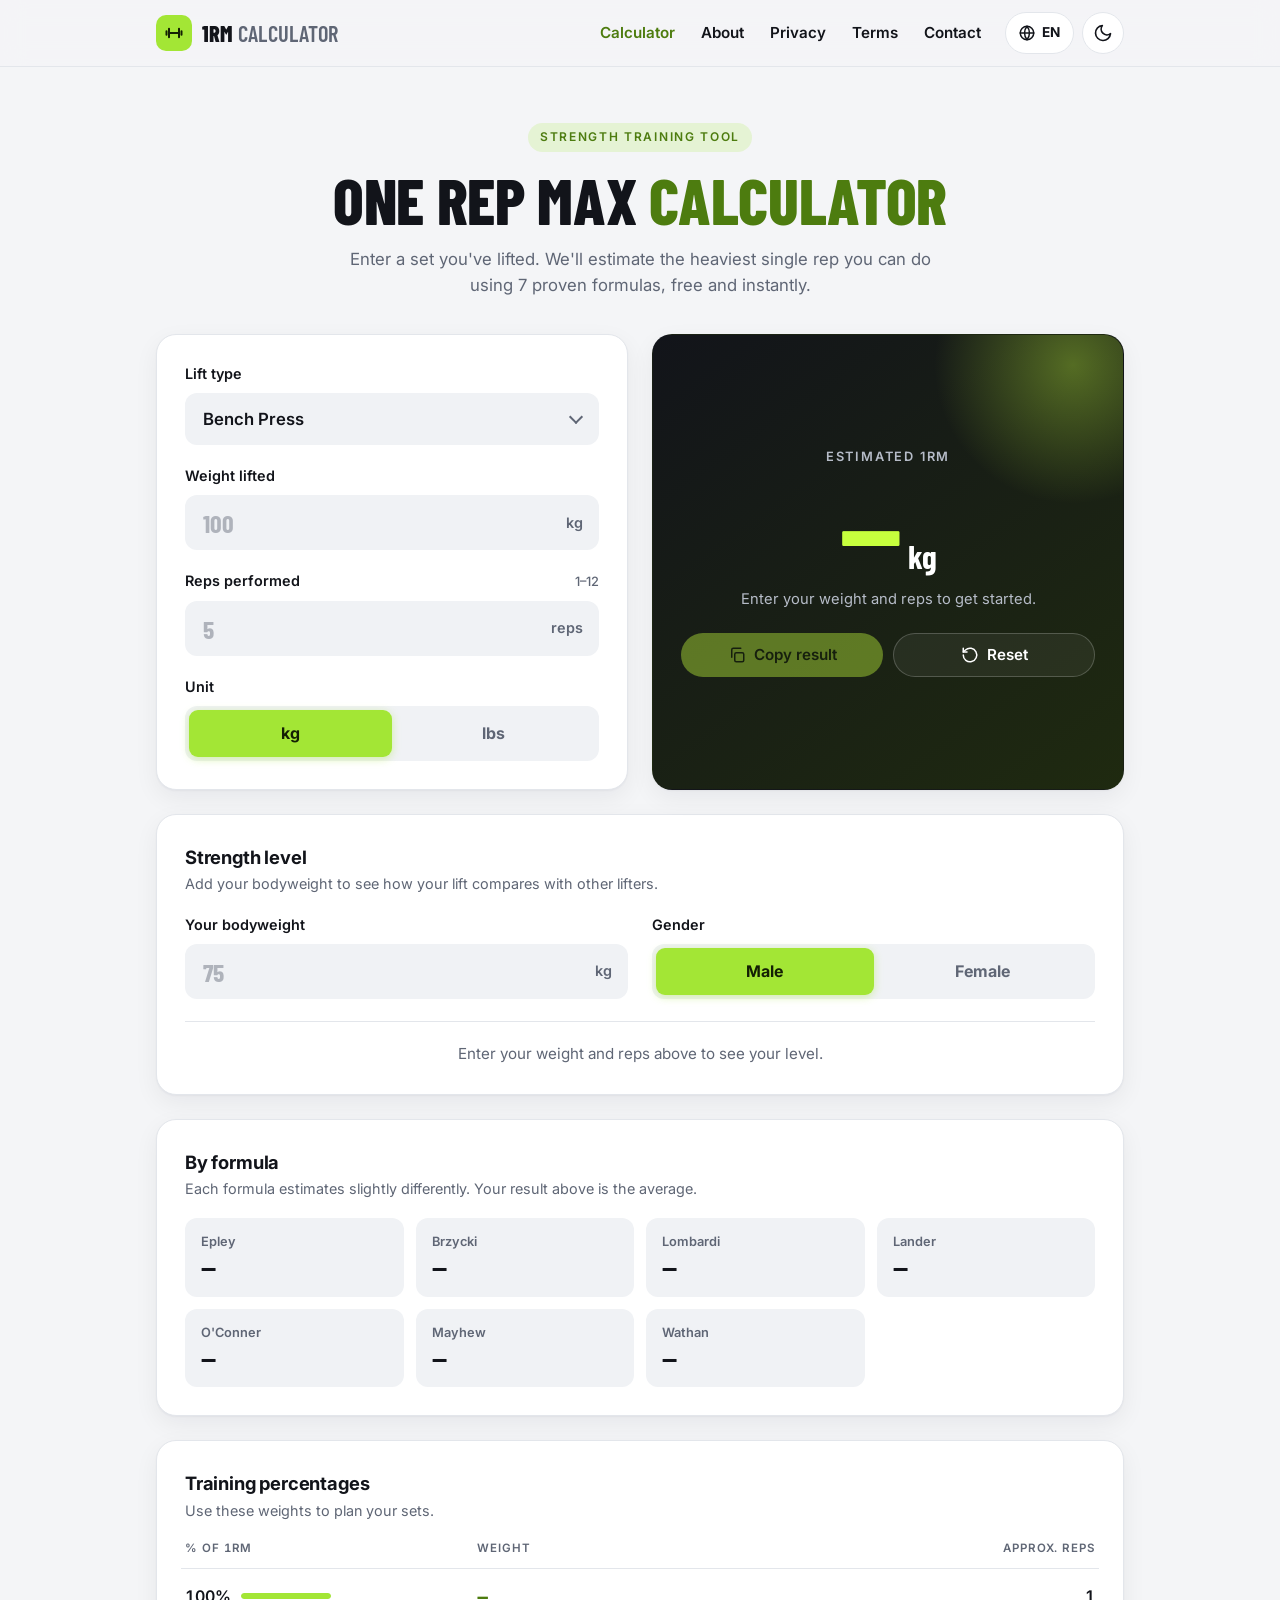
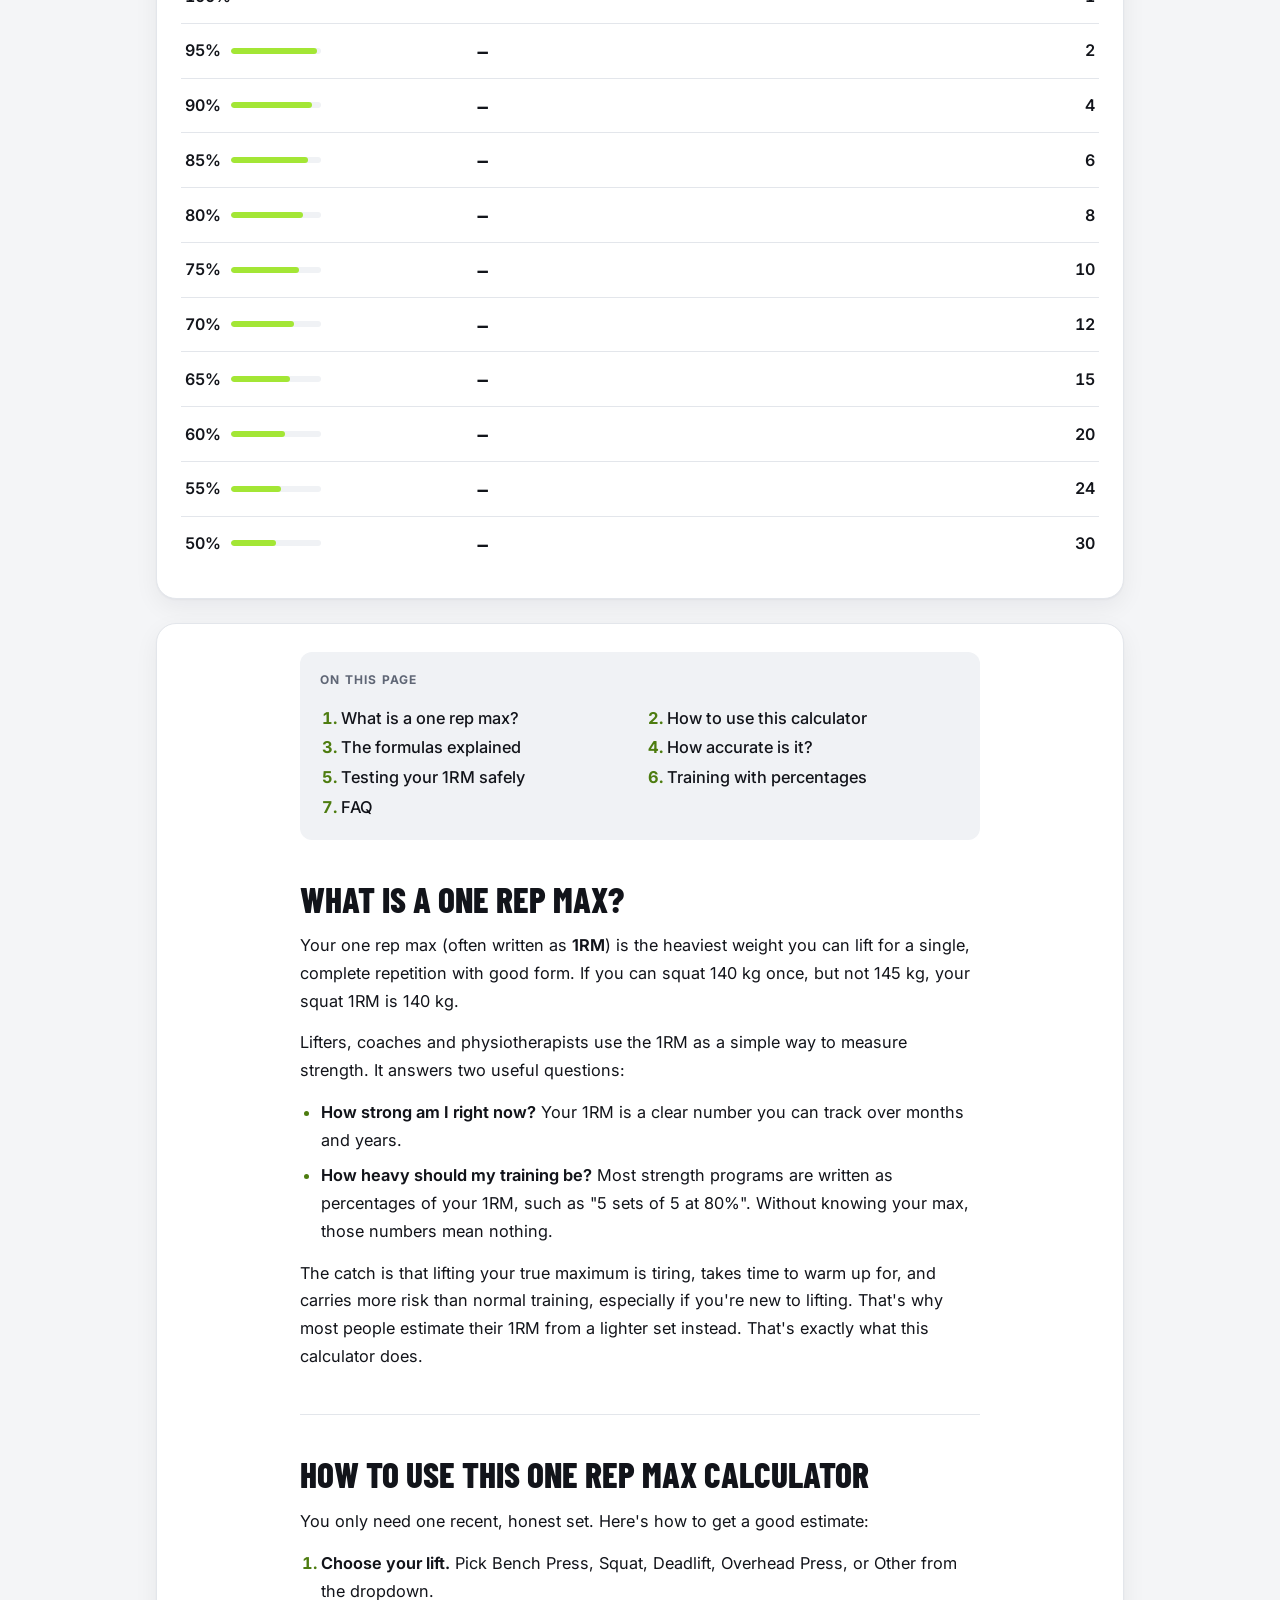
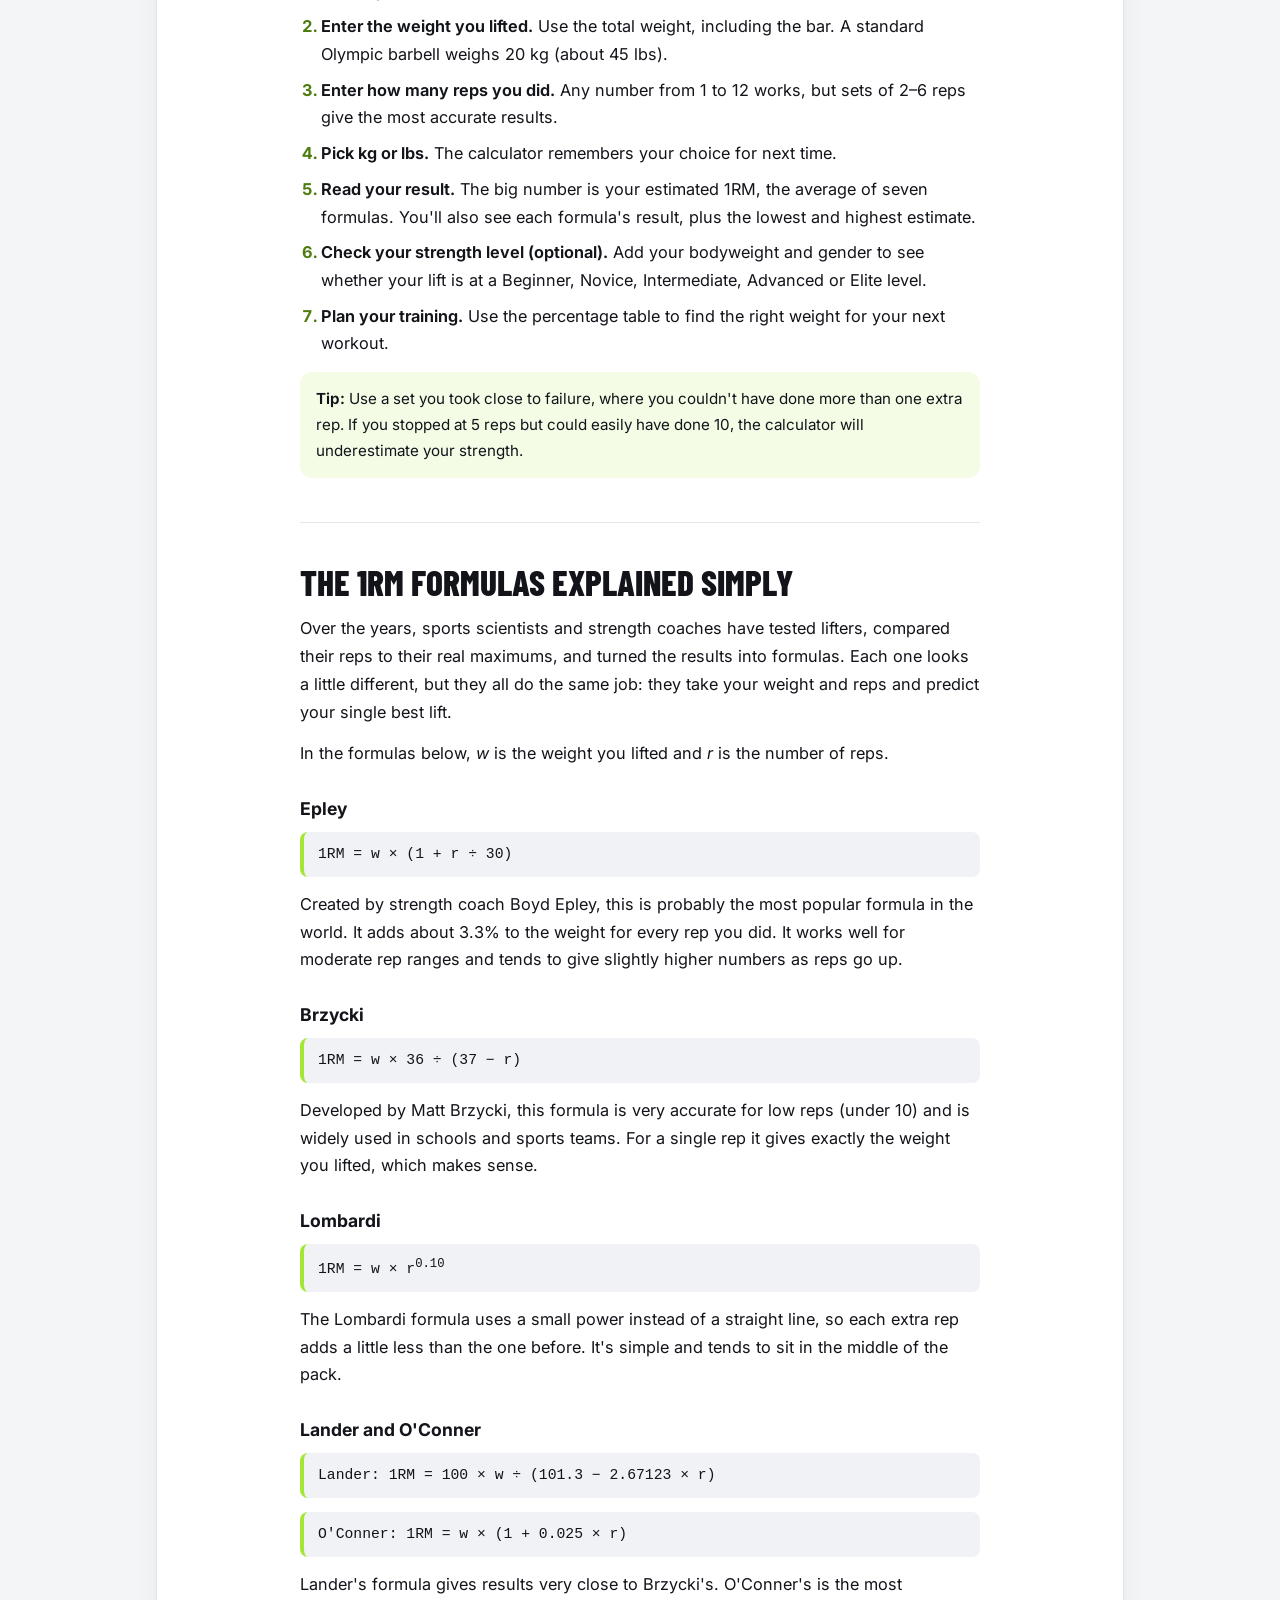
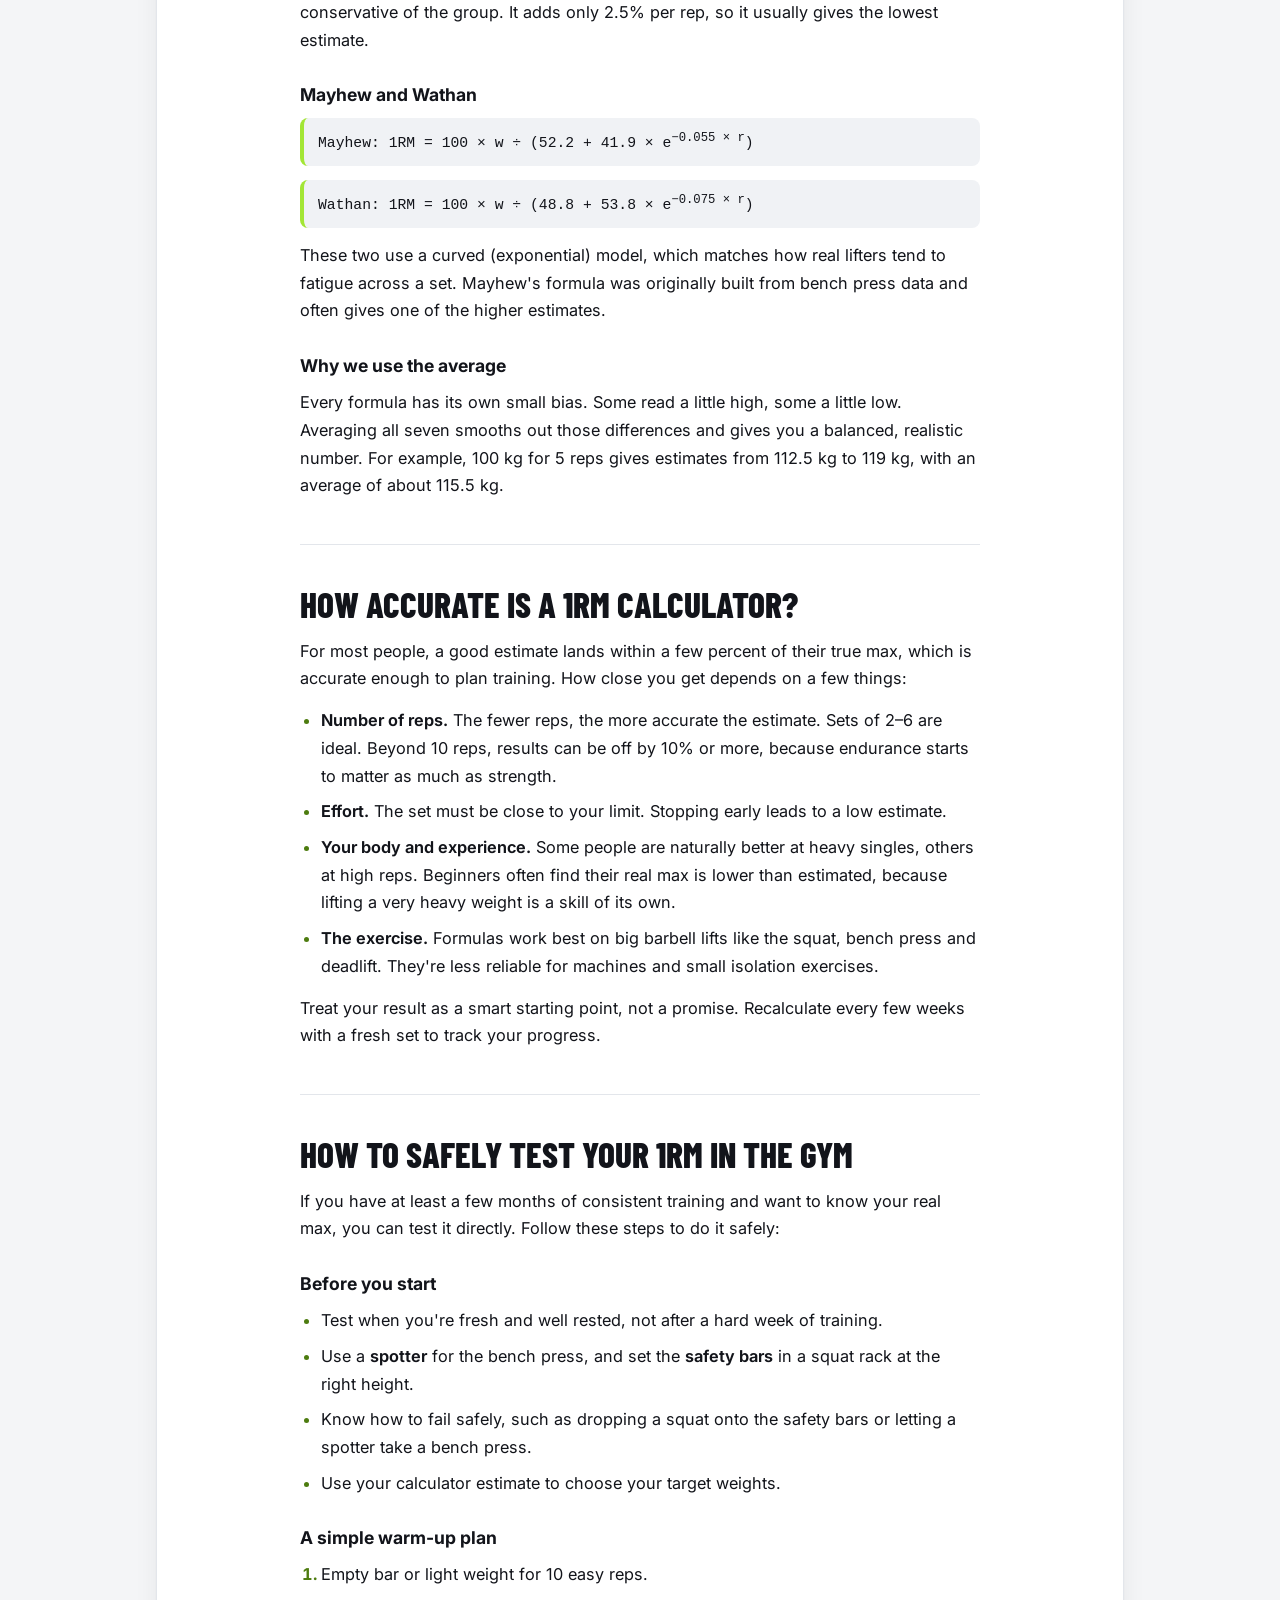
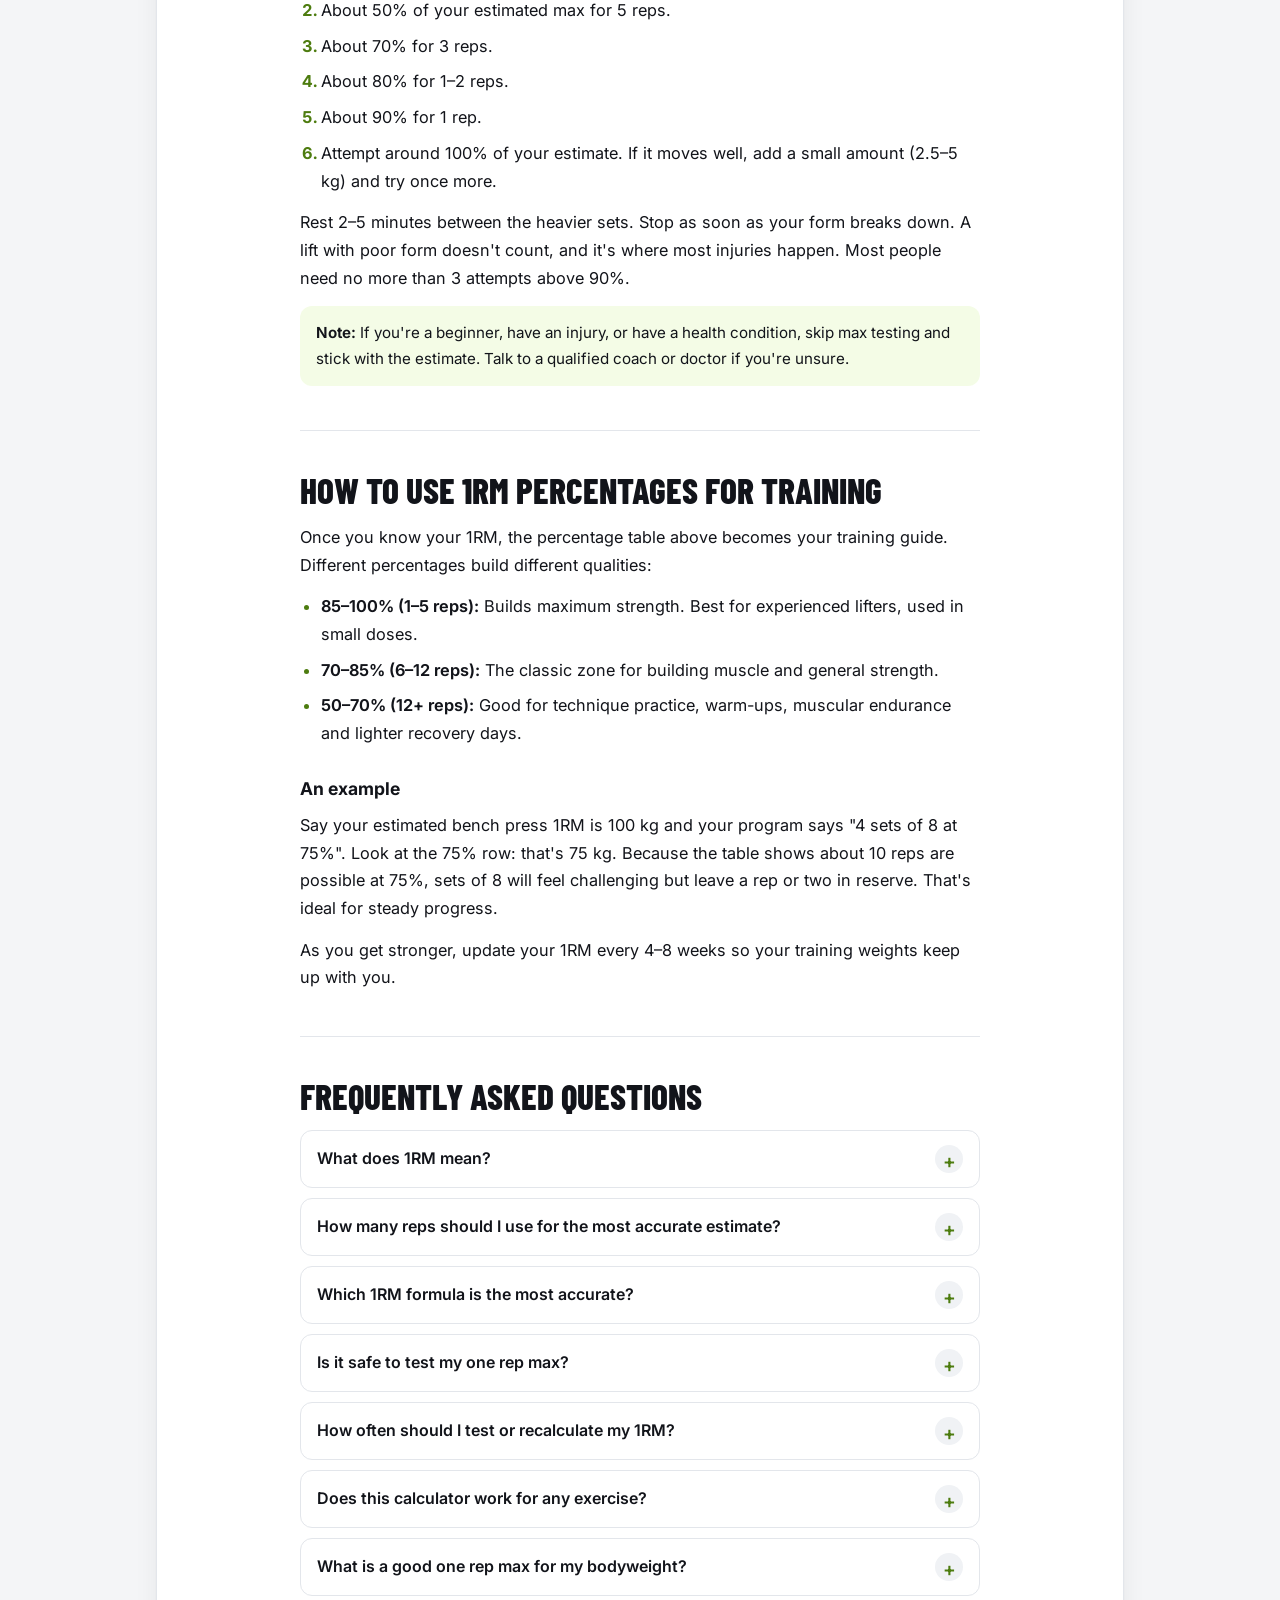
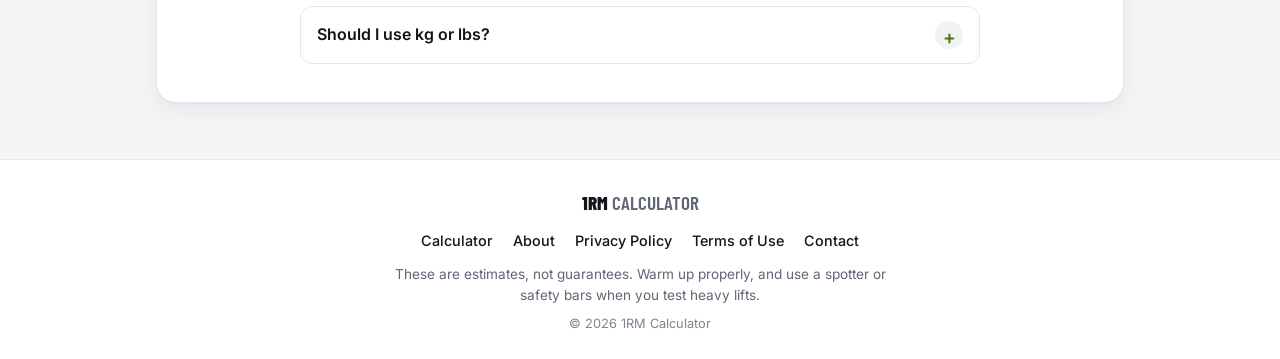
==== commit 8936bfdb: "feat: translate calculator into 15 languages Add a language switcher with English, Chinese, Hindi, S" ====
--- a/index.html
+++ b/index.html
@@ -6,17 +6,17 @@
   <title>One Rep Max Calculator – Free 1RM Calculator &amp; Chart</title>
   <meta name="description" content="Free one rep max calculator. Enter weight and reps to estimate your 1RM with 7 formulas, check your strength level and get a training chart.">
   <meta name="robots" content="index, follow, max-image-preview:large">
-  <!-- REPLACE: change YOURDOMAIN.com to your real domain in every line below that contains it -->
-  <link rel="canonical" href="https://www.YOURDOMAIN.com/">
+  <!-- REPLACE: when you buy a domain, change muhammadbilal1727.github.io/one-rep-max-calculator to it in every line below that contains it -->
+  <link rel="canonical" href="https://muhammadbilal1727.github.io/one-rep-max-calculator/">
 
   <!-- Social sharing (Facebook, WhatsApp, LinkedIn, etc.) -->
   <meta property="og:type" content="website">
   <meta property="og:site_name" content="1RM Calculator">
   <meta property="og:locale" content="en_US">
-  <meta property="og:url" content="https://www.YOURDOMAIN.com/">
+  <meta property="og:url" content="https://muhammadbilal1727.github.io/one-rep-max-calculator/">
   <meta property="og:title" content="One Rep Max Calculator – Estimate Your 1RM">
   <meta property="og:description" content="Estimate your one rep max from any set of 1–12 reps, see your strength level, and plan your training with a percentage chart.">
-  <meta property="og:image" content="https://www.YOURDOMAIN.com/og-image.png">
+  <meta property="og:image" content="https://muhammadbilal1727.github.io/one-rep-max-calculator/og-image.png">
   <meta property="og:image:width" content="1200">
   <meta property="og:image:height" content="630">
   <meta property="og:image:alt" content="One Rep Max Calculator – 7 proven formulas, strength levels and training chart">
@@ -25,7 +25,7 @@
   <meta name="twitter:card" content="summary_large_image">
   <meta name="twitter:title" content="One Rep Max Calculator – Estimate Your 1RM">
   <meta name="twitter:description" content="Estimate your one rep max from any set of 1–12 reps, see your strength level, and plan your training with a percentage chart.">
-  <meta name="twitter:image" content="https://www.YOURDOMAIN.com/og-image.png">
+  <meta name="twitter:image" content="https://muhammadbilal1727.github.io/one-rep-max-calculator/og-image.png">
   <meta name="twitter:image:alt" content="One Rep Max Calculator – 7 proven formulas, strength levels and training chart">
 
   <!-- Icons -->
@@ -56,13 +56,13 @@
       {
         "@type": "WebApplication",
         "name": "One Rep Max Calculator",
-        "url": "https://www.YOURDOMAIN.com/",
+        "url": "https://muhammadbilal1727.github.io/one-rep-max-calculator/",
         "description": "Free one rep max calculator that estimates your 1RM from the weight and reps you lifted using 7 formulas, with strength levels and a training percentage chart.",
         "applicationCategory": "HealthApplication",
         "operatingSystem": "Any",
         "browserRequirements": "Requires JavaScript",
         "inLanguage": "en",
-        "image": "https://www.YOURDOMAIN.com/og-image.png",
+        "image": "https://muhammadbilal1727.github.io/one-rep-max-calculator/og-image.png",
         "isAccessibleForFree": true,
         "offers": { "@type": "Offer", "price": "0", "priceCurrency": "USD" },
         "featureList": [
@@ -102,13 +102,20 @@
         <span class="logo-text">1RM <span>Calculator</span></span>
       </a>
       <nav class="site-nav" id="site-nav" aria-label="Main menu">
-        <a href="index.html" aria-current="page">Calculator</a>
-        <a href="about.html">About</a>
-        <a href="privacy-policy.html">Privacy</a>
-        <a href="terms.html">Terms</a>
-        <a href="contact.html">Contact</a>
+        <a href="index.html" aria-current="page" data-i18n="nav.calculator">Calculator</a>
+        <a href="about.html" data-i18n="nav.about">About</a>
+        <a href="privacy-policy.html" data-i18n="nav.privacy">Privacy</a>
+        <a href="terms.html" data-i18n="nav.terms">Terms</a>
+        <a href="contact.html" data-i18n="nav.contact">Contact</a>
       </nav>
       <div class="header-actions">
+        <div class="lang-switch">
+          <svg aria-hidden="true" focusable="false" viewBox="0 0 24 24" width="18" height="18" fill="none" stroke="currentColor" stroke-width="2" stroke-linecap="round">
+            <circle cx="12" cy="12" r="9"/><path d="M3 12h18M12 3a14 14 0 0 1 0 18M12 3a14 14 0 0 0 0 18"/>
+          </svg>
+          <span class="lang-code" id="lang-code" aria-hidden="true">EN</span>
+          <select id="lang-select" aria-label="Language" data-i18n-attr="aria-label:language"></select>
+        </div>
         <button type="button" class="theme-toggle" id="theme-toggle" aria-label="Switch color theme">
           <svg class="icon-sun" aria-hidden="true" focusable="false" viewBox="0 0 24 24" width="20" height="20" fill="none" stroke="currentColor" stroke-width="2" stroke-linecap="round">
             <circle cx="12" cy="12" r="4"/>
@@ -132,28 +139,28 @@
 
   <main class="container">
     <section class="hero">
-      <span class="eyebrow">Strength training tool</span>
-      <h1>One Rep Max <span class="highlight">Calculator</span></h1>
-      <p class="subtitle">Enter a set you've lifted. We'll estimate the heaviest single rep you can do using 7 proven formulas, free and instantly.</p>
+      <span class="eyebrow" data-i18n="hero.eyebrow">Strength training tool</span>
+      <h1 data-i18n-html="hero.title">One Rep Max <span class="highlight">Calculator</span></h1>
+      <p class="subtitle" data-i18n="hero.subtitle">Enter a set you've lifted. We'll estimate the heaviest single rep you can do using 7 proven formulas, free and instantly.</p>
     </section>
 
     <div class="top-grid">
       <section class="card inputs" aria-label="Your lift">
         <div class="field">
-          <label for="lift">Lift type</label>
+          <label for="lift" data-i18n="in.lift">Lift type</label>
           <div class="select-wrap">
             <select id="lift">
-              <option value="bench">Bench Press</option>
-              <option value="squat">Squat</option>
-              <option value="deadlift">Deadlift</option>
-              <option value="ohp">Overhead Press</option>
-              <option value="other">Other</option>
+              <option value="bench" data-i18n="lift.bench">Bench Press</option>
+              <option value="squat" data-i18n="lift.squat">Squat</option>
+              <option value="deadlift" data-i18n="lift.deadlift">Deadlift</option>
+              <option value="ohp" data-i18n="lift.ohp">Overhead Press</option>
+              <option value="other" data-i18n="lift.other">Other</option>
             </select>
           </div>
         </div>
 
         <div class="field">
-          <label for="weight">Weight lifted</label>
+          <label for="weight" data-i18n="in.weight">Weight lifted</label>
           <div class="input-wrap">
             <input id="weight" type="text" inputmode="decimal" placeholder="100" autocomplete="off">
             <span class="input-suffix" id="weight-suffix">kg</span>
@@ -162,17 +169,17 @@
         </div>
 
         <div class="field">
-          <label for="reps">Reps performed <span class="hint">1–12</span></label>
+          <label for="reps"><span data-i18n="in.reps">Reps performed</span> <span class="hint">1–12</span></label>
           <div class="input-wrap">
             <input id="reps" type="text" inputmode="numeric" placeholder="5" autocomplete="off">
-            <span class="input-suffix">reps</span>
+            <span class="input-suffix" data-i18n="in.repsSuffix">reps</span>
           </div>
           <p class="error" id="reps-error" aria-live="polite"></p>
         </div>
 
         <div class="field">
-          <span class="label">Unit</span>
-          <div class="toggle" id="unit-toggle" role="radiogroup" aria-label="Unit">
+          <span class="label" data-i18n="in.unit">Unit</span>
+          <div class="toggle" id="unit-toggle" role="radiogroup" aria-label="Unit" data-i18n-attr="aria-label:in.unit">
             <span class="toggle-slider" aria-hidden="true"></span>
             <button type="button" class="toggle-btn active" data-unit="kg" role="radio" aria-checked="true">kg</button>
             <button type="button" class="toggle-btn" data-unit="lbs" role="radio" aria-checked="false">lbs</button>
@@ -181,39 +188,39 @@
       </section>
 
       <section class="card result" id="result">
-        <p class="result-label">Estimated 1RM</p>
+        <p class="result-label" data-i18n="res.label">Estimated 1RM</p>
         <p class="result-value"><span id="avg">--</span><span class="unit" id="avg-unit">kg</span></p>
         <p class="result-note" id="result-note" aria-live="polite">Enter your weight and reps to get started.</p>
         <div class="result-range" id="result-range" hidden>
-          <div><span class="range-label">Lowest</span><span class="range-value" id="range-min">--</span></div>
-          <div><span class="range-label">Highest</span><span class="range-value" id="range-max">--</span></div>
+          <div><span class="range-label" data-i18n="res.low">Lowest</span><span class="range-value" id="range-min">--</span></div>
+          <div><span class="range-label" data-i18n="res.high">Highest</span><span class="range-value" id="range-max">--</span></div>
         </div>
         <div class="result-actions">
           <button type="button" class="btn btn-primary" id="copy-btn" disabled>
             <svg viewBox="0 0 24 24" width="18" height="18" fill="none" stroke="currentColor" stroke-width="2" stroke-linecap="round" stroke-linejoin="round" aria-hidden="true">
               <rect x="9" y="9" width="12" height="12" rx="2"/><path d="M5 15V5a2 2 0 0 1 2-2h10"/>
             </svg>
-            <span id="copy-label">Copy result</span>
+            <span id="copy-label" data-i18n="btn.copy">Copy result</span>
           </button>
           <button type="button" class="btn btn-ghost" id="reset-btn">
             <svg viewBox="0 0 24 24" width="18" height="18" fill="none" stroke="currentColor" stroke-width="2" stroke-linecap="round" stroke-linejoin="round" aria-hidden="true">
               <path d="M3 12a9 9 0 1 0 3-6.7L3 8"/><path d="M3 3v5h5"/>
             </svg>
-            Reset
+            <span data-i18n="btn.reset">Reset</span>
           </button>
         </div>
       </section>
     </div>
 
-    <section class="card" aria-label="Strength level">
+    <section class="card" aria-label="Strength level" data-i18n-attr="aria-label:str.title">
       <div class="card-head">
-        <h2>Strength level</h2>
-        <p class="card-sub">Add your bodyweight to see how your lift compares with other lifters.</p>
+        <h2 data-i18n="str.title">Strength level</h2>
+        <p class="card-sub" data-i18n="str.sub">Add your bodyweight to see how your lift compares with other lifters.</p>
       </div>
 
       <div class="strength-inputs">
         <div class="field">
-          <label for="bodyweight">Your bodyweight</label>
+          <label for="bodyweight" data-i18n="str.bw">Your bodyweight</label>
           <div class="input-wrap">
             <input id="bodyweight" type="text" inputmode="decimal" placeholder="75" autocomplete="off">
             <span class="input-suffix" id="bodyweight-suffix">kg</span>
@@ -222,17 +229,17 @@
         </div>
 
         <div class="field">
-          <span class="label">Gender</span>
-          <div class="toggle" id="gender-toggle" role="radiogroup" aria-label="Gender">
+          <span class="label" data-i18n="str.gender">Gender</span>
+          <div class="toggle" id="gender-toggle" role="radiogroup" aria-label="Gender" data-i18n-attr="aria-label:str.gender">
             <span class="toggle-slider" aria-hidden="true"></span>
-            <button type="button" class="toggle-btn active" data-gender="male" role="radio" aria-checked="true">Male</button>
-            <button type="button" class="toggle-btn" data-gender="female" role="radio" aria-checked="false">Female</button>
+            <button type="button" class="toggle-btn active" data-gender="male" role="radio" aria-checked="true" data-i18n="str.male">Male</button>
+            <button type="button" class="toggle-btn" data-gender="female" role="radio" aria-checked="false" data-i18n="str.female">Female</button>
           </div>
         </div>
       </div>
 
       <div class="strength-output" aria-live="polite">
-        <p class="strength-message" id="strength-message">Enter your lift above and your bodyweight here to see your level.</p>
+        <p class="strength-message" id="strength-message" data-i18n="str.start">Enter your lift above and your bodyweight here to see your level.</p>
         <div id="strength-result" hidden>
           <div class="level-row">
             <span class="level-badge" id="level-badge">--</span>
@@ -245,11 +252,11 @@
             <span class="level-marker" id="level-marker"></span>
           </div>
           <div class="level-labels" id="level-labels">
-            <span data-short="Beg."><span class="label-full">Beginner</span></span>
-            <span data-short="Novice"><span class="label-full">Novice</span></span>
-            <span data-short="Inter."><span class="label-full">Intermediate</span></span>
-            <span data-short="Adv."><span class="label-full">Advanced</span></span>
-            <span data-short="Elite"><span class="label-full">Elite</span></span>
+            <span data-short="Beg." data-i18n-attr="data-short:levelShort.0"><span class="label-full" data-i18n="level.0">Beginner</span></span>
+            <span data-short="Novice" data-i18n-attr="data-short:levelShort.1"><span class="label-full" data-i18n="level.1">Novice</span></span>
+            <span data-short="Inter." data-i18n-attr="data-short:levelShort.2"><span class="label-full" data-i18n="level.2">Intermediate</span></span>
+            <span data-short="Adv." data-i18n-attr="data-short:levelShort.3"><span class="label-full" data-i18n="level.3">Advanced</span></span>
+            <span data-short="Elite" data-i18n-attr="data-short:levelShort.4"><span class="label-full" data-i18n="level.4">Elite</span></span>
           </div>
           <p class="level-next" id="level-next"></p>
         </div>
@@ -258,28 +265,29 @@
 
     <section class="card">
       <div class="card-head">
-        <h2>By formula</h2>
-        <p class="card-sub">Each formula estimates slightly differently. Your result above is the average.</p>
+        <h2 data-i18n="form.title">By formula</h2>
+        <p class="card-sub" data-i18n="form.sub">Each formula estimates slightly differently. Your result above is the average.</p>
       </div>
       <div class="formula-grid" id="formulas"></div>
     </section>
 
     <section class="card">
       <div class="card-head">
-        <h2>Training percentages</h2>
-        <p class="card-sub">Use these weights to plan your sets.</p>
+        <h2 data-i18n="pct.title">Training percentages</h2>
+        <p class="card-sub" data-i18n="pct.sub">Use these weights to plan your sets.</p>
       </div>
       <div class="table-wrap">
         <table>
           <thead>
-            <tr><th>% of 1RM</th><th>Weight</th><th class="num">Approx. reps</th></tr>
+            <tr><th data-i18n="pct.col1">% of 1RM</th><th data-i18n="pct.col2">Weight</th><th class="num" data-i18n="pct.col3">Approx. reps</th></tr>
           </thead>
           <tbody id="percent-table"></tbody>
         </table>
       </div>
     </section>
 
-    <article class="card content" id="guide">
+    <article class="card content" id="guide" lang="en" dir="ltr">
+      <p class="guide-note" id="guide-note" data-i18n="guide.note" hidden>The guide below is available in English.</p>
       <nav class="toc" aria-label="On this page">
         <p class="toc-title">On this page</p>
         <ol>
@@ -451,18 +459,19 @@
     <div class="footer-inner">
       <p class="footer-brand">1RM <span>Calculator</span></p>
       <nav class="footer-links" aria-label="Footer">
-        <a href="index.html">Calculator</a>
-        <a href="about.html">About</a>
-        <a href="privacy-policy.html">Privacy Policy</a>
-        <a href="terms.html">Terms of Use</a>
-        <a href="contact.html">Contact</a>
+        <a href="index.html" data-i18n="nav.calculator">Calculator</a>
+        <a href="about.html" data-i18n="nav.about">About</a>
+        <a href="privacy-policy.html" data-i18n="footer.privacy">Privacy Policy</a>
+        <a href="terms.html" data-i18n="footer.terms">Terms of Use</a>
+        <a href="contact.html" data-i18n="nav.contact">Contact</a>
       </nav>
-      <p class="footer-note">These are estimates, not guarantees. Warm up properly, and use a spotter or safety bars when you test heavy lifts.</p>
+      <p class="footer-note" data-i18n="footer.note">These are estimates, not guarantees. Warm up properly, and use a spotter or safety bars when you test heavy lifts.</p>
       <p class="footer-copy">&copy; <span id="year">2026</span> 1RM Calculator</p>
     </div>
   </footer>
 
   <script src="site.js"></script>
+  <script src="i18n.js"></script>
   <script src="script.js"></script>
 </body>
 </html>
--- a/style.css
+++ b/style.css
@@ -359,7 +359,8 @@
   background: var(--surface-2);
   border: 2px solid transparent;
   border-radius: var(--radius-sm);
-  padding: 10px 70px 10px 16px;
+  padding-block: 10px;
+  padding-inline: 16px 70px;
   outline: none;
   transition: border-color 0.2s ease, background-color 0.2s ease, box-shadow 0.2s ease;
 }
@@ -382,7 +383,7 @@
 
 .input-suffix {
   position: absolute;
-  right: 16px;
+  inset-inline-end: 16px;
   top: 50%;
   transform: translateY(-50%);
   color: var(--muted);
@@ -417,7 +418,7 @@
   position: absolute;
   top: 4px;
   bottom: 4px;
-  left: 4px;
+  inset-inline-start: 4px;
   width: calc(50% - 4px);
   border-radius: 9px;
   background: var(--accent);
@@ -430,6 +431,11 @@
   transform: translateX(100%);
 }
 
+[dir="rtl"] .toggle[data-active="lbs"] .toggle-slider,
+[dir="rtl"] .toggle[data-active="female"] .toggle-slider {
+  transform: translateX(-100%);
+}
+
 /* Lift type dropdown */
 .select-wrap {
   position: relative;
@@ -438,7 +444,7 @@
 .select-wrap::after {
   content: "";
   position: absolute;
-  right: 18px;
+  inset-inline-end: 18px;
   top: 50%;
   width: 8px;
   height: 8px;
@@ -459,7 +465,8 @@
   background: var(--surface-2);
   border: 2px solid transparent;
   border-radius: var(--radius-sm);
-  padding: 14px 44px 14px 16px;
+  padding-block: 14px;
+  padding-inline: 16px 44px;
   cursor: pointer;
   outline: none;
   transition: border-color 0.2s ease, box-shadow 0.2s ease;
@@ -478,7 +485,7 @@
   gap: 8px;
   font-weight: 600;
   font-size: 0.95rem;
-  white-space: nowrap;
+  line-height: 1.2;
   border-radius: 999px;
   padding: 12px;
   border: 1px solid transparent;
@@ -600,7 +607,7 @@
 .result-value .unit {
   font-size: 0.32em;
   color: var(--result-text);
-  margin-left: 6px;
+  margin-inline-start: 6px;
   font-weight: 700;
 }
 
@@ -692,6 +699,11 @@
   background: var(--surface-2);
   border-radius: 999px;
   padding: 6px 12px;
+}
+
+.level-bar,
+.level-labels {
+  direction: ltr;
 }
 
 .level-bar {
@@ -746,7 +758,7 @@
 }
 
 /* Short names on small phones so every label fits under its part of the bar */
-@media (max-width: 459px) {
+@media (max-width: 759px) {
   .level-labels .label-full {
     display: none;
   }
@@ -798,7 +810,7 @@
   font-size: 0.8rem;
   font-weight: 500;
   color: var(--muted);
-  margin-left: 3px;
+  margin-inline-start: 3px;
 }
 
 .updated .formula-value,
@@ -819,7 +831,7 @@
 }
 
 th {
-  text-align: left;
+  text-align: start;
   color: var(--muted);
   font-size: 0.72rem;
   font-weight: 600;
@@ -836,7 +848,7 @@
 }
 
 .num {
-  text-align: right;
+  text-align: end;
 }
 
 .pct-cell {
@@ -871,11 +883,61 @@
   font-size: 0.78rem;
   color: var(--muted);
   font-weight: 500;
-  margin-left: 3px;
+  margin-inline-start: 3px;
 }
 
 tbody tr:first-child .weight-cell {
   color: var(--accent-strong);
+}
+
+/* ---------- Language switcher ---------- */
+.lang-switch {
+  position: relative;
+  display: flex;
+  align-items: center;
+  gap: 6px;
+  height: 42px;
+  padding: 0 12px;
+  border-radius: 999px;
+  border: 1px solid var(--border);
+  background: var(--surface);
+  color: var(--text);
+}
+
+.lang-switch:focus-within {
+  outline: 2px solid var(--accent-strong);
+  outline-offset: 2px;
+}
+
+.lang-code {
+  font-size: 0.85rem;
+  font-weight: 700;
+  letter-spacing: 0.04em;
+}
+
+/* The real dropdown sits invisibly on top, so phones show their own language picker */
+.lang-switch select {
+  position: absolute;
+  inset: 0;
+  width: 100%;
+  opacity: 0;
+  cursor: pointer;
+  font-size: 16px;
+}
+
+.guide-note {
+  max-width: 68ch;
+  margin: 0 auto 24px;
+  padding: 12px 16px;
+  border-radius: var(--radius-sm);
+  background: var(--surface-2);
+  color: var(--muted);
+  font-size: 0.9rem;
+  text-align: center;
+}
+
+.guide-note[hidden] {
+  display: none;
 }
 
 /* ---------- Guide content ---------- */
@@ -1193,13 +1255,48 @@
 
 /* ---------- Larger screens ---------- */
 @media (min-width: 760px) {
+  .container {
+    padding-top: 48px;
+    gap: 24px;
+  }
+
+  .top-grid {
+    grid-template-columns: 1fr 1fr;
+    gap: 24px;
+  }
+
+  .card {
+    padding: 28px;
+  }
+
+  .formula-grid {
+    grid-template-columns: repeat(4, 1fr);
+    gap: 12px;
+  }
+
+  .strength-inputs {
+    grid-template-columns: 1fr 1fr;
+    gap: 24px;
+  }
+
+  .level-labels {
+    font-size: 0.8rem;
+  }
+
+  .pct-bar {
+    flex-basis: 90px;
+  }
+}
+
+/* Full menu row on wide screens */
+@media (min-width: 960px) {
   .site-nav {
     position: static;
     display: flex;
     flex-direction: row;
     gap: 2px;
-    margin-left: auto;
-    margin-right: 12px;
+    margin-inline-start: auto;
+    margin-inline-end: 12px;
     padding: 0;
     background: none;
     border: none;
@@ -1209,41 +1306,51 @@
   .site-nav a {
     padding: 8px 12px;
     font-size: 0.95rem;
+    white-space: nowrap;
   }
 
   .menu-toggle {
     display: none;
   }
-
-  .container {
-    padding-top: 48px;
-    gap: 24px;
-  }
-
-  .top-grid {
-    grid-template-columns: 1fr 1fr;
-    gap: 24px;
-  }
-
-  .card {
-    padding: 28px;
-  }
-
-  .formula-grid {
-    grid-template-columns: repeat(4, 1fr);
-    gap: 12px;
-  }
-
-  .strength-inputs {
-    grid-template-columns: 1fr 1fr;
-    gap: 24px;
-  }
-
-  .level-labels {
-    font-size: 0.8rem;
-  }
-
-  .pct-bar {
-    flex-basis: 90px;
-  }
-}
+}
+
+/* Phones: compact header so the logo, language, theme and menu buttons fit on one line */
+.logo-text {
+  white-space: nowrap;
+}
+
+@media (max-width: 480px) {
+  .header-inner {
+    gap: 8px;
+  }
+
+  .logo {
+    gap: 8px;
+  }
+
+  .logo-text {
+    font-size: 1.2rem;
+  }
+
+  .header-actions {
+    gap: 6px;
+  }
+
+  .lang-switch {
+    height: 38px;
+    padding: 0 10px;
+  }
+
+  .theme-toggle,
+  .menu-toggle {
+    width: 38px;
+    height: 38px;
+  }
+}
+
+@media (max-width: 360px) {
+  .logo-text span,
+  .lang-switch svg {
+    display: none;
+  }
+}
